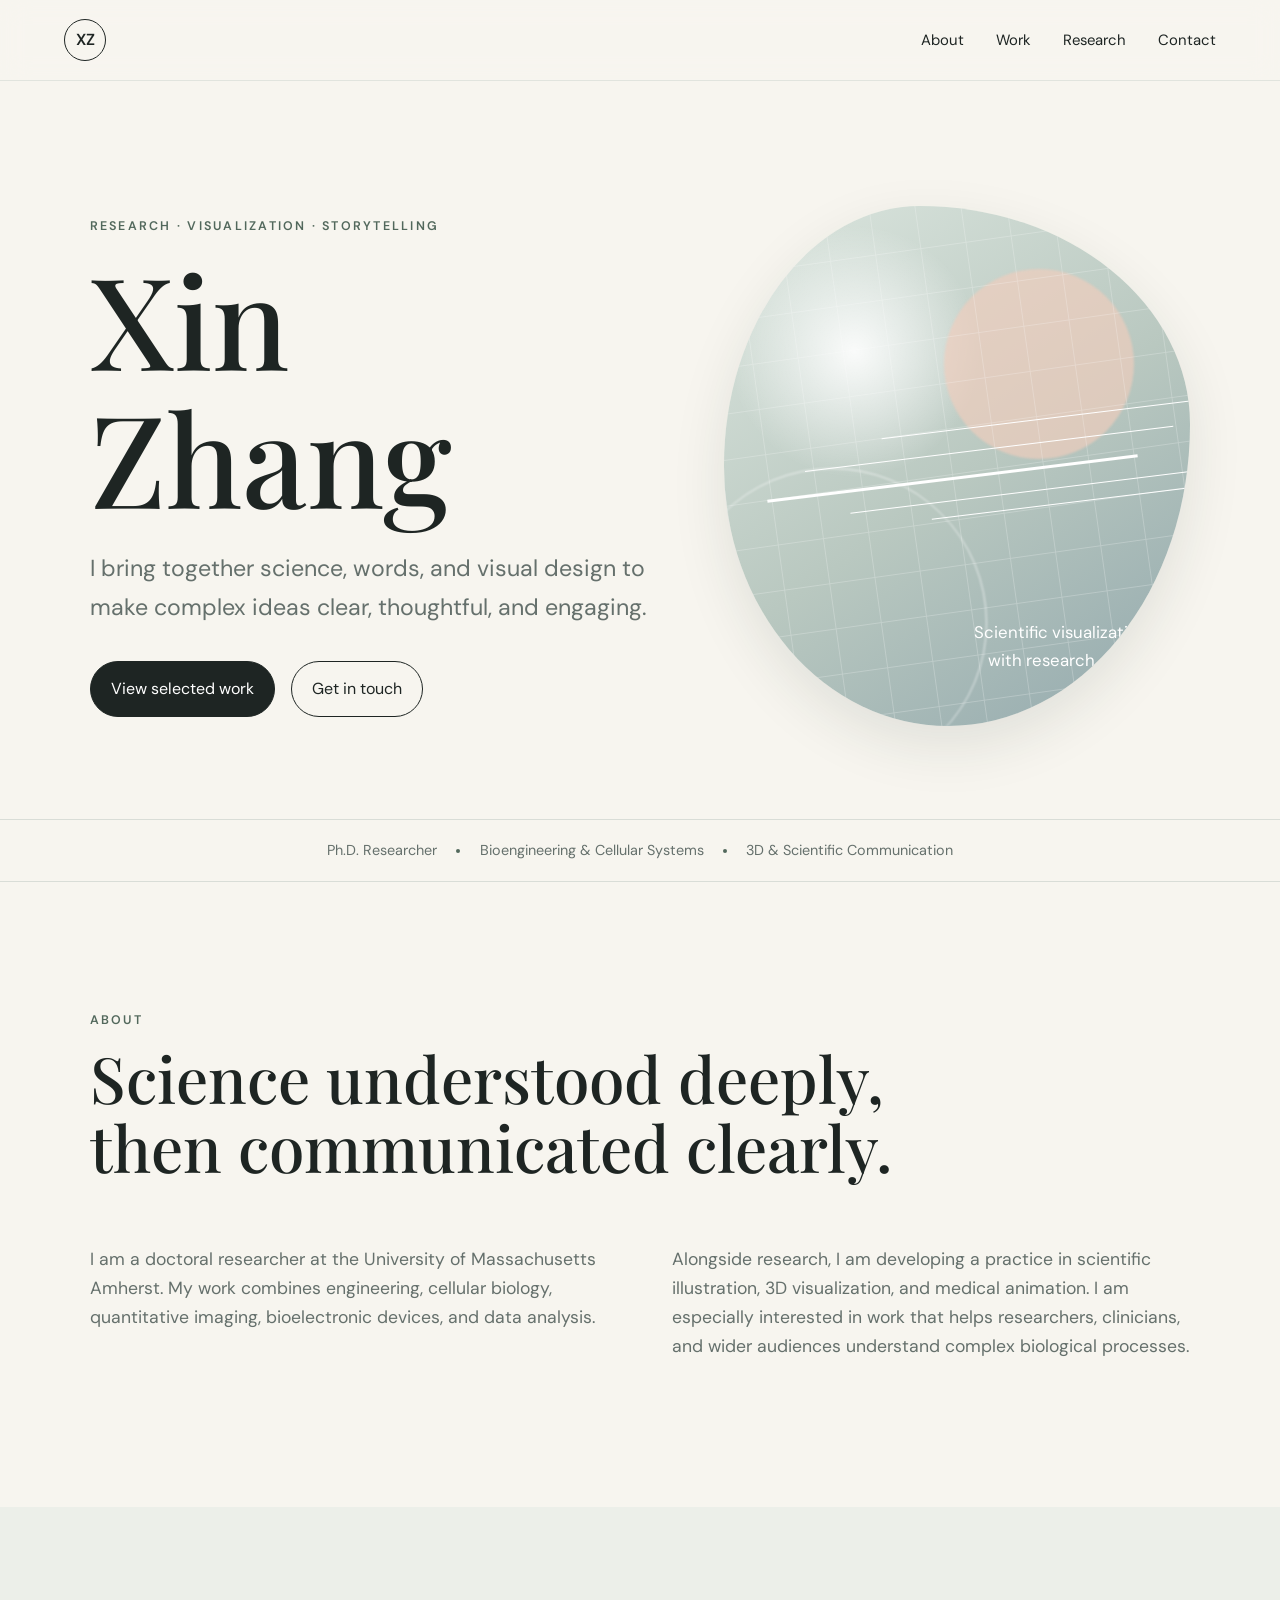
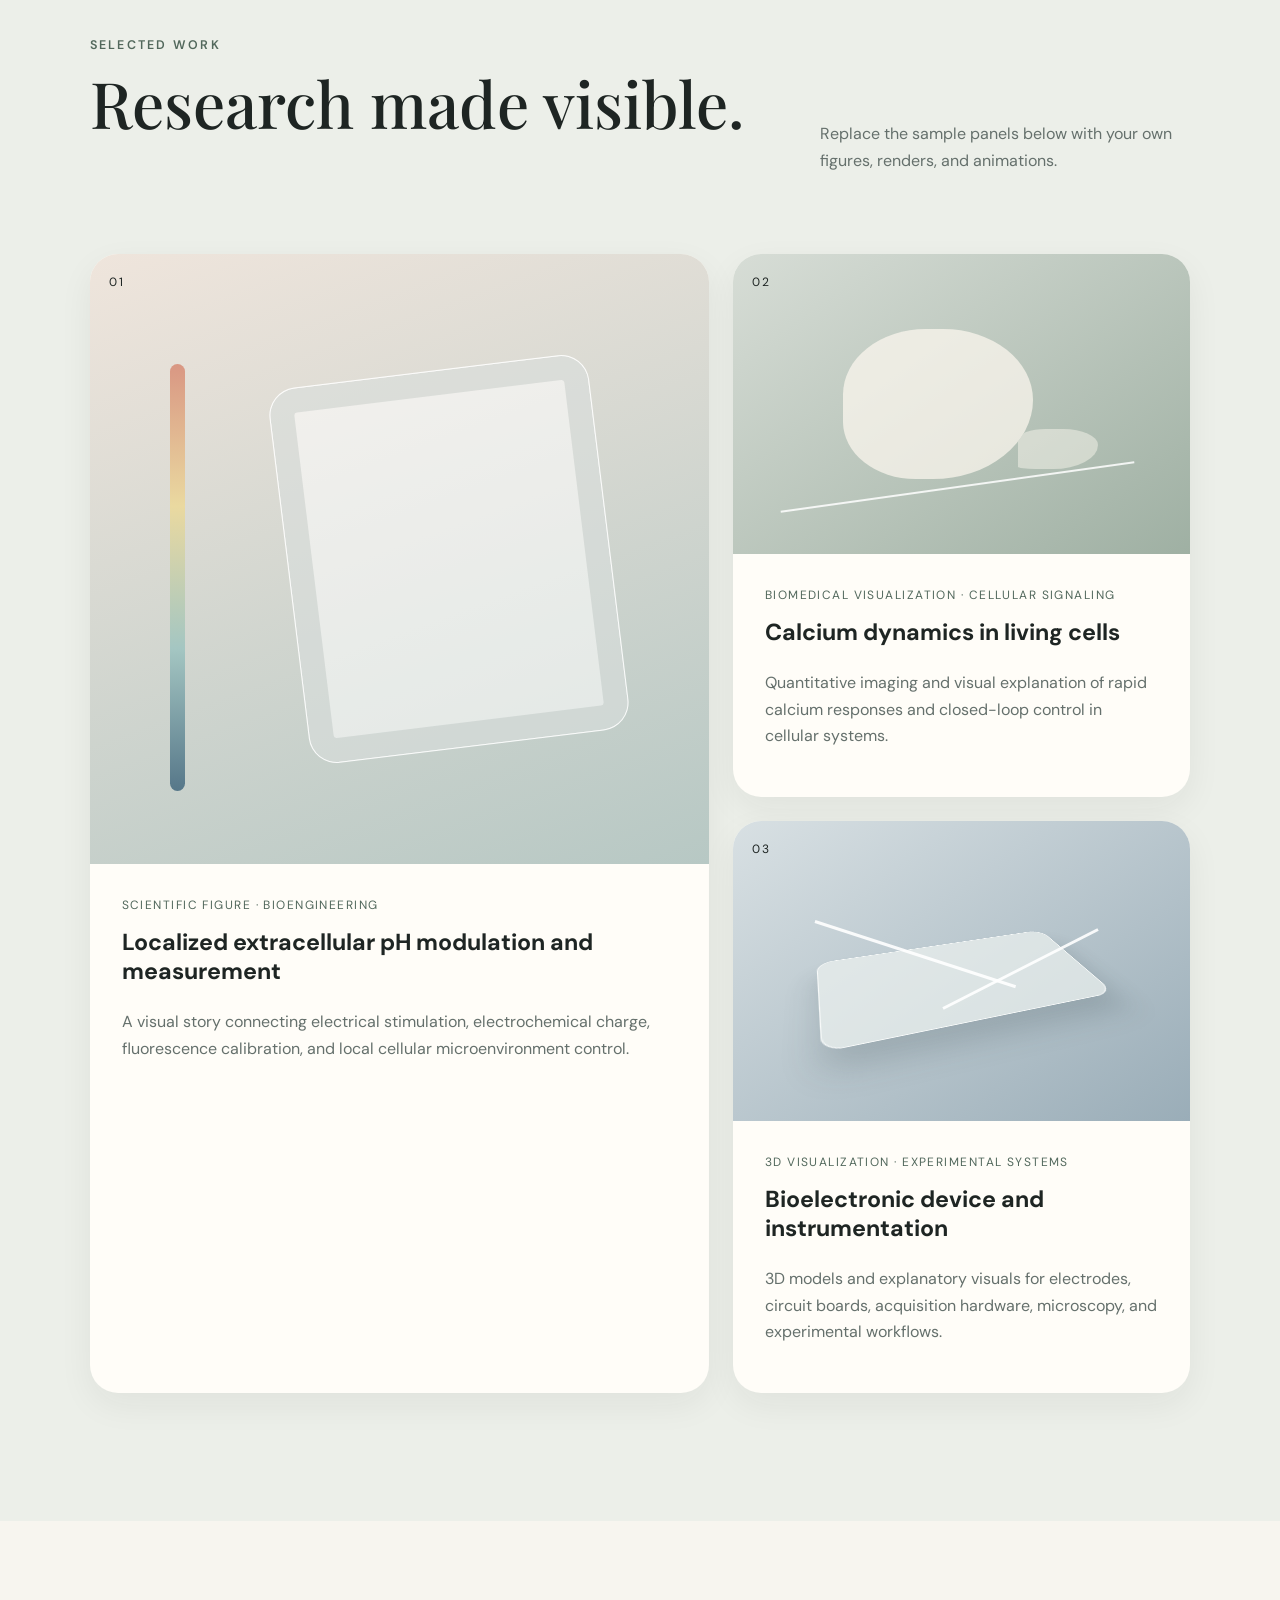
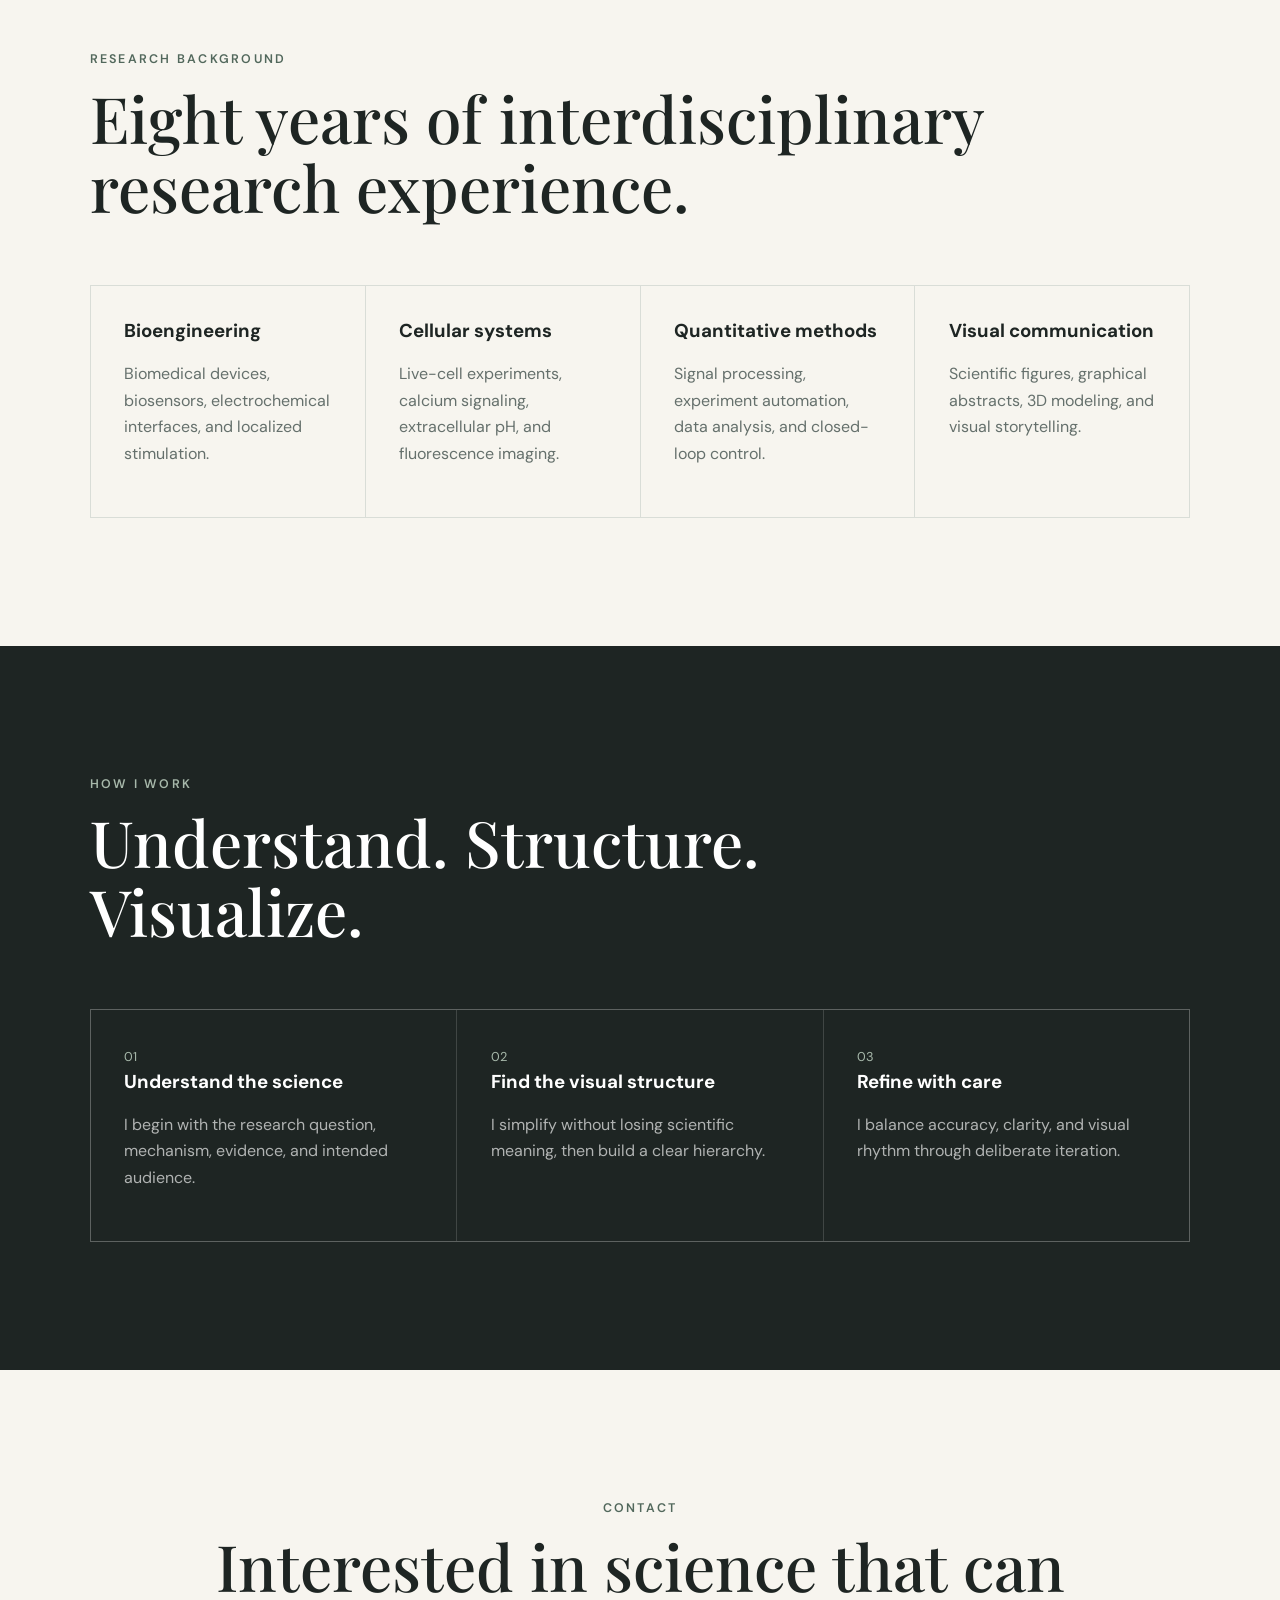
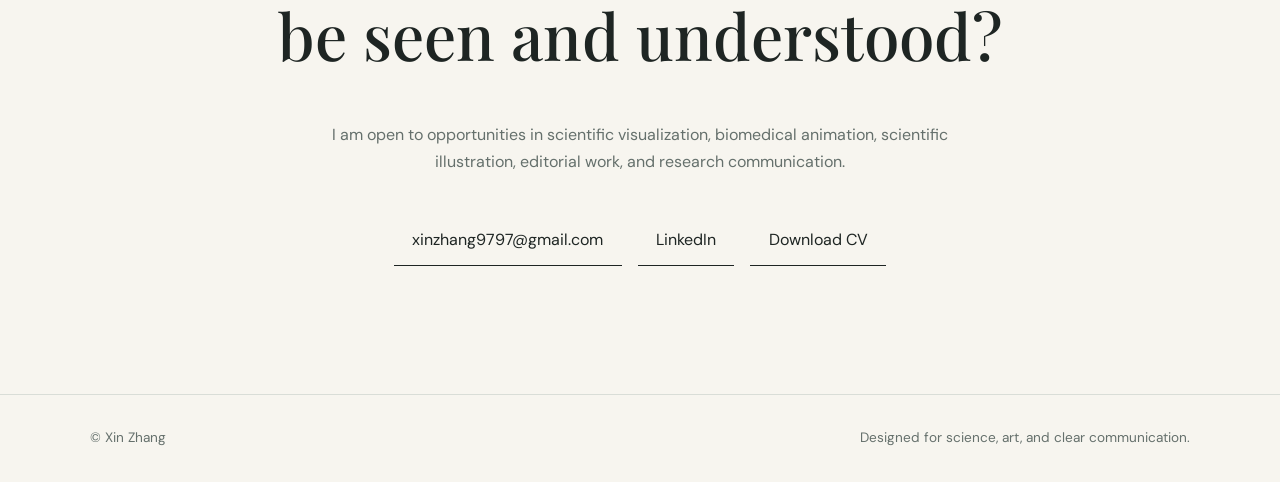
==== index.html @ b1d4de10 "Add files via upload" ====
<!DOCTYPE html>
<html lang="en">
<head>
  <meta charset="UTF-8" />
  <meta name="viewport" content="width=device-width, initial-scale=1.0" />
  <meta name="description" content="Xin Zhang — researcher and scientific visualization portfolio." />
  <title>Xin Zhang | Scientific Visualization</title>
  <link rel="preconnect" href="https://fonts.googleapis.com">
  <link rel="preconnect" href="https://fonts.gstatic.com" crossorigin>
  <link href="https://fonts.googleapis.com/css2?family=DM+Sans:wght@400;500;600&family=Playfair+Display:wght@500;600&display=swap" rel="stylesheet">
  <link rel="stylesheet" href="styles.css" />
</head>
<body>
  <header class="site-header">
    <a class="logo" href="#top">XZ</a>
    <nav aria-label="Primary navigation">
      <a href="#about">About</a>
      <a href="#work">Work</a>
      <a href="#research">Research</a>
      <a href="#contact">Contact</a>
    </nav>
  </header>

  <main id="top">
    <section class="hero">
      <div class="hero-copy">
        <p class="eyebrow">Research · Visualization · Storytelling</p>
        <h1>Xin Zhang</h1>
        <p class="hero-text">
          I bring together science, words, and visual design to make complex ideas clear,
          thoughtful, and engaging.
        </p>
        <div class="hero-actions">
          <a class="button primary" href="#work">View selected work</a>
          <a class="button secondary" href="#contact">Get in touch</a>
        </div>
      </div>

      <div class="hero-art" aria-label="Abstract scientific illustration">
        <div class="orb orb-one"></div>
        <div class="orb orb-two"></div>
        <div class="grid-lines"></div>
        <div class="signal-line"></div>
        <div class="hero-label">Scientific visualization<br>with research depth</div>
      </div>
    </section>

    <section class="intro-strip">
      <p>Ph.D. Researcher</p>
      <span></span>
      <p>Bioengineering & Cellular Systems</p>
      <span></span>
      <p>3D & Scientific Communication</p>
    </section>

    <section id="about" class="section about">
      <div class="section-heading">
        <p class="eyebrow">About</p>
        <h2>Science understood deeply, then communicated clearly.</h2>
      </div>
      <div class="about-grid">
        <p>
          I am a doctoral researcher at the University of Massachusetts Amherst. My work
          combines engineering, cellular biology, quantitative imaging, bioelectronic
          devices, and data analysis.
        </p>
        <p>
          Alongside research, I am developing a practice in scientific illustration,
          3D visualization, and medical animation. I am especially interested in work
          that helps researchers, clinicians, and wider audiences understand complex
          biological processes.
        </p>
      </div>
    </section>

    <section id="work" class="section work">
      <div class="section-heading row">
        <div>
          <p class="eyebrow">Selected work</p>
          <h2>Research made visible.</h2>
        </div>
        <p class="section-note">Replace the sample panels below with your own figures, renders, and animations.</p>
      </div>

      <div class="project-grid">
        <article class="project-card featured">
          <div class="project-visual visual-ph">
            <span>01</span>
            <div class="ph-scale"></div>
            <div class="ph-device"></div>
          </div>
          <div class="project-copy">
            <p class="project-type">Scientific figure · Bioengineering</p>
            <h3>Localized extracellular pH modulation and measurement</h3>
            <p>
              A visual story connecting electrical stimulation, electrochemical charge,
              fluorescence calibration, and local cellular microenvironment control.
            </p>
          </div>
        </article>

        <article class="project-card">
          <div class="project-visual visual-cell">
            <span>02</span>
            <div class="cell-body"></div>
            <div class="cell-signal"></div>
          </div>
          <div class="project-copy">
            <p class="project-type">Biomedical visualization · Cellular signaling</p>
            <h3>Calcium dynamics in living cells</h3>
            <p>
              Quantitative imaging and visual explanation of rapid calcium responses
              and closed-loop control in cellular systems.
            </p>
          </div>
        </article>

        <article class="project-card">
          <div class="project-visual visual-device">
            <span>03</span>
            <div class="device-board"></div>
            <div class="device-wire wire-a"></div>
            <div class="device-wire wire-b"></div>
          </div>
          <div class="project-copy">
            <p class="project-type">3D visualization · Experimental systems</p>
            <h3>Bioelectronic device and instrumentation</h3>
            <p>
              3D models and explanatory visuals for electrodes, circuit boards,
              acquisition hardware, microscopy, and experimental workflows.
            </p>
          </div>
        </article>
      </div>
    </section>

    <section id="research" class="section research">
      <div class="section-heading">
        <p class="eyebrow">Research background</p>
        <h2>Eight years of interdisciplinary research experience.</h2>
      </div>

      <div class="research-grid">
        <div class="research-item">
          <h3>Bioengineering</h3>
          <p>Biomedical devices, biosensors, electrochemical interfaces, and localized stimulation.</p>
        </div>
        <div class="research-item">
          <h3>Cellular systems</h3>
          <p>Live-cell experiments, calcium signaling, extracellular pH, and fluorescence imaging.</p>
        </div>
        <div class="research-item">
          <h3>Quantitative methods</h3>
          <p>Signal processing, experiment automation, data analysis, and closed-loop control.</p>
        </div>
        <div class="research-item">
          <h3>Visual communication</h3>
          <p>Scientific figures, graphical abstracts, 3D modeling, and visual storytelling.</p>
        </div>
      </div>
    </section>

    <section class="section process">
      <div class="section-heading">
        <p class="eyebrow">How I work</p>
        <h2>Understand. Structure. Visualize.</h2>
      </div>
      <div class="process-grid">
        <div>
          <span>01</span>
          <h3>Understand the science</h3>
          <p>I begin with the research question, mechanism, evidence, and intended audience.</p>
        </div>
        <div>
          <span>02</span>
          <h3>Find the visual structure</h3>
          <p>I simplify without losing scientific meaning, then build a clear hierarchy.</p>
        </div>
        <div>
          <span>03</span>
          <h3>Refine with care</h3>
          <p>I balance accuracy, clarity, and visual rhythm through deliberate iteration.</p>
        </div>
      </div>
    </section>

    <section id="contact" class="section contact">
      <p class="eyebrow">Contact</p>
      <h2>Interested in science that can be seen and understood?</h2>
      <p>
        I am open to opportunities in scientific visualization, biomedical animation,
        scientific illustration, editorial work, and research communication.
      </p>
      <div class="contact-links">
        <a href="mailto:xinzhang9797@gmail.com">xinzhang9797@gmail.com</a>
        <a href="#" title="Replace with your LinkedIn URL">LinkedIn</a>
        <a href="#" title="Add your CV PDF">Download CV</a>
      </div>
    </section>
  </main>

  <footer>
    <p>© <span id="year"></span> Xin Zhang</p>
    <p>Designed for science, art, and clear communication.</p>
  </footer>

  <script src="script.js"></script>
</body>
</html>
---- styles.css ----
:root {
  --ink: #1e2523;
  --muted: #65706c;
  --paper: #f7f5ef;
  --card: #fffdf8;
  --line: #d9ddd7;
  --sage: #a7b8aa;
  --deep-sage: #52685c;
  --blue: #a8bdc8;
  --accent: #d9a98f;
  --shadow: 0 20px 55px rgba(34, 49, 42, 0.10);
}

* { box-sizing: border-box; }
html { scroll-behavior: smooth; }
body {
  margin: 0;
  color: var(--ink);
  background: var(--paper);
  font-family: "DM Sans", system-ui, sans-serif;
  line-height: 1.65;
}
a { color: inherit; text-decoration: none; }
h1, h2, h3, p { margin-top: 0; }
h1, h2 {
  font-family: "Playfair Display", Georgia, serif;
  font-weight: 500;
  line-height: 1.08;
}
h1 { font-size: clamp(4rem, 10vw, 8.5rem); margin-bottom: 1.5rem; }
h2 { font-size: clamp(2.35rem, 5vw, 4.8rem); max-width: 900px; }
h3 { line-height: 1.25; }

.site-header {
  position: sticky;
  top: 0;
  z-index: 20;
  display: flex;
  align-items: center;
  justify-content: space-between;
  padding: 1.2rem 5vw;
  background: rgba(247, 245, 239, 0.88);
  backdrop-filter: blur(14px);
  border-bottom: 1px solid rgba(217, 221, 215, 0.7);
}
.logo {
  display: grid;
  place-items: center;
  width: 42px;
  height: 42px;
  border: 1px solid var(--ink);
  border-radius: 50%;
  font-weight: 600;
}
nav { display: flex; gap: 2rem; font-size: 0.93rem; }
nav a:hover { color: var(--deep-sage); }

.hero {
  min-height: 82vh;
  display: grid;
  grid-template-columns: 1.1fr 0.9fr;
  gap: 5vw;
  align-items: center;
  padding: 7rem 7vw 5rem;
}
.hero-copy { max-width: 760px; }
.eyebrow {
  font-size: 0.78rem;
  font-weight: 600;
  text-transform: uppercase;
  letter-spacing: 0.18em;
  color: var(--deep-sage);
}
.hero-text {
  max-width: 670px;
  font-size: clamp(1.15rem, 2vw, 1.45rem);
  color: var(--muted);
}
.hero-actions { display: flex; gap: 1rem; margin-top: 2.2rem; flex-wrap: wrap; }
.button {
  padding: 0.85rem 1.25rem;
  border: 1px solid var(--ink);
  border-radius: 999px;
  transition: .2s ease;
}
.button.primary { background: var(--ink); color: white; }
.button:hover { transform: translateY(-2px); }

.hero-art {
  position: relative;
  min-height: 520px;
  border-radius: 42% 58% 52% 48% / 50% 42% 58% 50%;
  overflow: hidden;
  background:
    radial-gradient(circle at 28% 28%, rgba(255,255,255,.9), transparent 25%),
    linear-gradient(145deg, #dce6df, #b9c8c0 52%, #92a8ad);
  box-shadow: var(--shadow);
}
.orb { position: absolute; border-radius: 50%; filter: blur(1px); }
.orb-one {
  width: 190px; height: 190px; right: 12%; top: 12%;
  background: rgba(242, 206, 188, .66);
}
.orb-two {
  width: 310px; height: 310px; left: -10%; bottom: -10%;
  border: 1px solid rgba(255,255,255,.75);
}
.grid-lines {
  position: absolute; inset: 0;
  opacity: .25;
  background-image:
    linear-gradient(rgba(255,255,255,.9) 1px, transparent 1px),
    linear-gradient(90deg, rgba(255,255,255,.9) 1px, transparent 1px);
  background-size: 38px 38px;
  transform: rotate(-8deg) scale(1.2);
}
.signal-line {
  position: absolute;
  width: 80%; height: 3px;
  left: 9%; top: 52%;
  background: white;
  box-shadow:
    40px -25px 0 -1px white,
    80px 22px 0 -1px white,
    120px -48px 0 -1px white,
    160px 38px 0 -1px white;
  transform: rotate(-7deg);
}
.hero-label {
  position: absolute;
  right: 9%;
  bottom: 10%;
  text-align: right;
  color: white;
  font-size: 1.05rem;
}

.intro-strip {
  display: flex;
  justify-content: center;
  align-items: center;
  gap: 1.2rem;
  padding: 1.15rem 4vw;
  border-top: 1px solid var(--line);
  border-bottom: 1px solid var(--line);
  color: var(--muted);
  font-size: .9rem;
}
.intro-strip p { margin: 0; }
.intro-strip span { width: 4px; height: 4px; background: var(--deep-sage); border-radius: 50%; }

.section { padding: 8rem 7vw; }
.section-heading { margin-bottom: 4rem; }
.section-heading.row {
  display: flex;
  justify-content: space-between;
  align-items: end;
  gap: 2rem;
}
.section-note { max-width: 370px; color: var(--muted); }

.about-grid {
  display: grid;
  grid-template-columns: 1fr 1fr;
  gap: 5vw;
  font-size: 1.1rem;
  color: var(--muted);
}

.work { background: #ecefe9; }
.project-grid {
  display: grid;
  grid-template-columns: 1.15fr .85fr;
  gap: 1.5rem;
}
.project-card {
  background: var(--card);
  border-radius: 28px;
  overflow: hidden;
  box-shadow: 0 12px 35px rgba(30,37,35,.06);
}
.project-card.featured { grid-row: span 2; }
.project-visual {
  min-height: 300px;
  position: relative;
  overflow: hidden;
}
.project-card.featured .project-visual { min-height: 610px; }
.project-visual > span {
  position: absolute;
  top: 1.2rem; left: 1.2rem;
  font-size: .75rem;
  letter-spacing: .15em;
  z-index: 5;
}
.project-copy { padding: 2rem; }
.project-type {
  font-size: .75rem;
  text-transform: uppercase;
  letter-spacing: .12em;
  color: var(--deep-sage);
}
.project-copy h3 { font-size: 1.45rem; }
.project-copy p:last-child { color: var(--muted); }

.visual-ph { background: linear-gradient(160deg, #efe5dc, #b7c8c4); }
.ph-scale {
  position:absolute; left: 13%; bottom: 12%; width: 15px; height: 70%;
  border-radius: 20px;
  background: linear-gradient(to top, #567789, #a4c6c2, #ead9a0, #d99783);
}
.ph-device {
  position:absolute; left: 32%; top: 19%; width: 52%; height: 62%;
  background: rgba(255,255,255,.55);
  border: 1px solid rgba(255,255,255,.8);
  border-radius: 28px;
  transform: rotate(-7deg);
  box-shadow: inset 0 0 0 24px rgba(66,91,82,.12);
}
.visual-cell { background: linear-gradient(145deg, #d7ddd6, #9fb0a3); }
.cell-body {
  position:absolute; width: 190px; height: 150px; left: 24%; top: 25%;
  background: rgba(255,250,241,.7);
  border-radius: 48% 52% 58% 42%;
  box-shadow: 120px 45px 0 -55px rgba(255,250,241,.45);
}
.cell-signal {
  position:absolute; width: 78%; height: 2px; left: 10%; bottom: 22%;
  background: rgba(255,255,255,.85);
  transform: rotate(-8deg);
}
.visual-device { background: linear-gradient(145deg, #d8e0e3, #9aadb8); }
.device-board {
  position:absolute; width: 58%; height: 48%; left: 20%; top: 28%;
  background: rgba(240,244,241,.65);
  border: 1px solid rgba(255,255,255,.8);
  border-radius: 18px;
  transform: perspective(400px) rotateX(58deg) rotateZ(-18deg);
  box-shadow: 0 25px 30px rgba(45,61,66,.18);
}
.device-wire {
  position:absolute; height: 3px; background: rgba(255,255,255,.9);
  transform-origin: left center;
}
.wire-a { width: 46%; left: 18%; top: 33%; transform: rotate(18deg); }
.wire-b { width: 38%; left: 46%; top: 62%; transform: rotate(-27deg); }

.research-grid, .process-grid {
  display: grid;
  grid-template-columns: repeat(4, 1fr);
  gap: 1px;
  background: var(--line);
  border: 1px solid var(--line);
}
.research-item, .process-grid > div {
  padding: 2.1rem;
  background: var(--paper);
}
.research-item p, .process-grid p { color: var(--muted); }

.process { background: var(--ink); color: white; }
.process .eyebrow { color: var(--sage); }
.process-grid { grid-template-columns: repeat(3, 1fr); background: rgba(255,255,255,.15); border-color: rgba(255,255,255,.15); }
.process-grid > div { background: var(--ink); }
.process-grid span { color: var(--sage); font-size: .8rem; }
.process-grid p { color: rgba(255,255,255,.65); }

.contact { text-align: center; }
.contact h2 { margin-left: auto; margin-right: auto; max-width: 850px; }
.contact > p:not(.eyebrow) { max-width: 700px; margin: 0 auto; color: var(--muted); }
.contact-links {
  display: flex; justify-content: center; gap: 1rem; flex-wrap: wrap;
  margin-top: 2.5rem;
}
.contact-links a {
  padding: .75rem 1.15rem;
  border-bottom: 1px solid var(--ink);
}

footer {
  display: flex; justify-content: space-between; gap: 2rem;
  padding: 2rem 7vw;
  border-top: 1px solid var(--line);
  color: var(--muted);
  font-size: .85rem;
}
footer p { margin: 0; }

@media (max-width: 900px) {
  .hero { grid-template-columns: 1fr; padding-top: 4rem; }
  .hero-art { min-height: 430px; }
  .project-grid { grid-template-columns: 1fr; }
  .project-card.featured { grid-row: auto; }
  .project-card.featured .project-visual { min-height: 420px; }
  .research-grid { grid-template-columns: 1fr 1fr; }
  .section-heading.row { display: block; }
  .section-note { margin-top: 1rem; }
}
@media (max-width: 640px) {
  nav { gap: 1rem; font-size: .82rem; }
  nav a:nth-child(3) { display: none; }
  .hero, .section { padding-left: 5vw; padding-right: 5vw; }
  .intro-strip { align-items: flex-start; flex-direction: column; }
  .intro-strip span { display: none; }
  .about-grid, .research-grid, .process-grid { grid-template-columns: 1fr; }
  footer { flex-direction: column; }
}
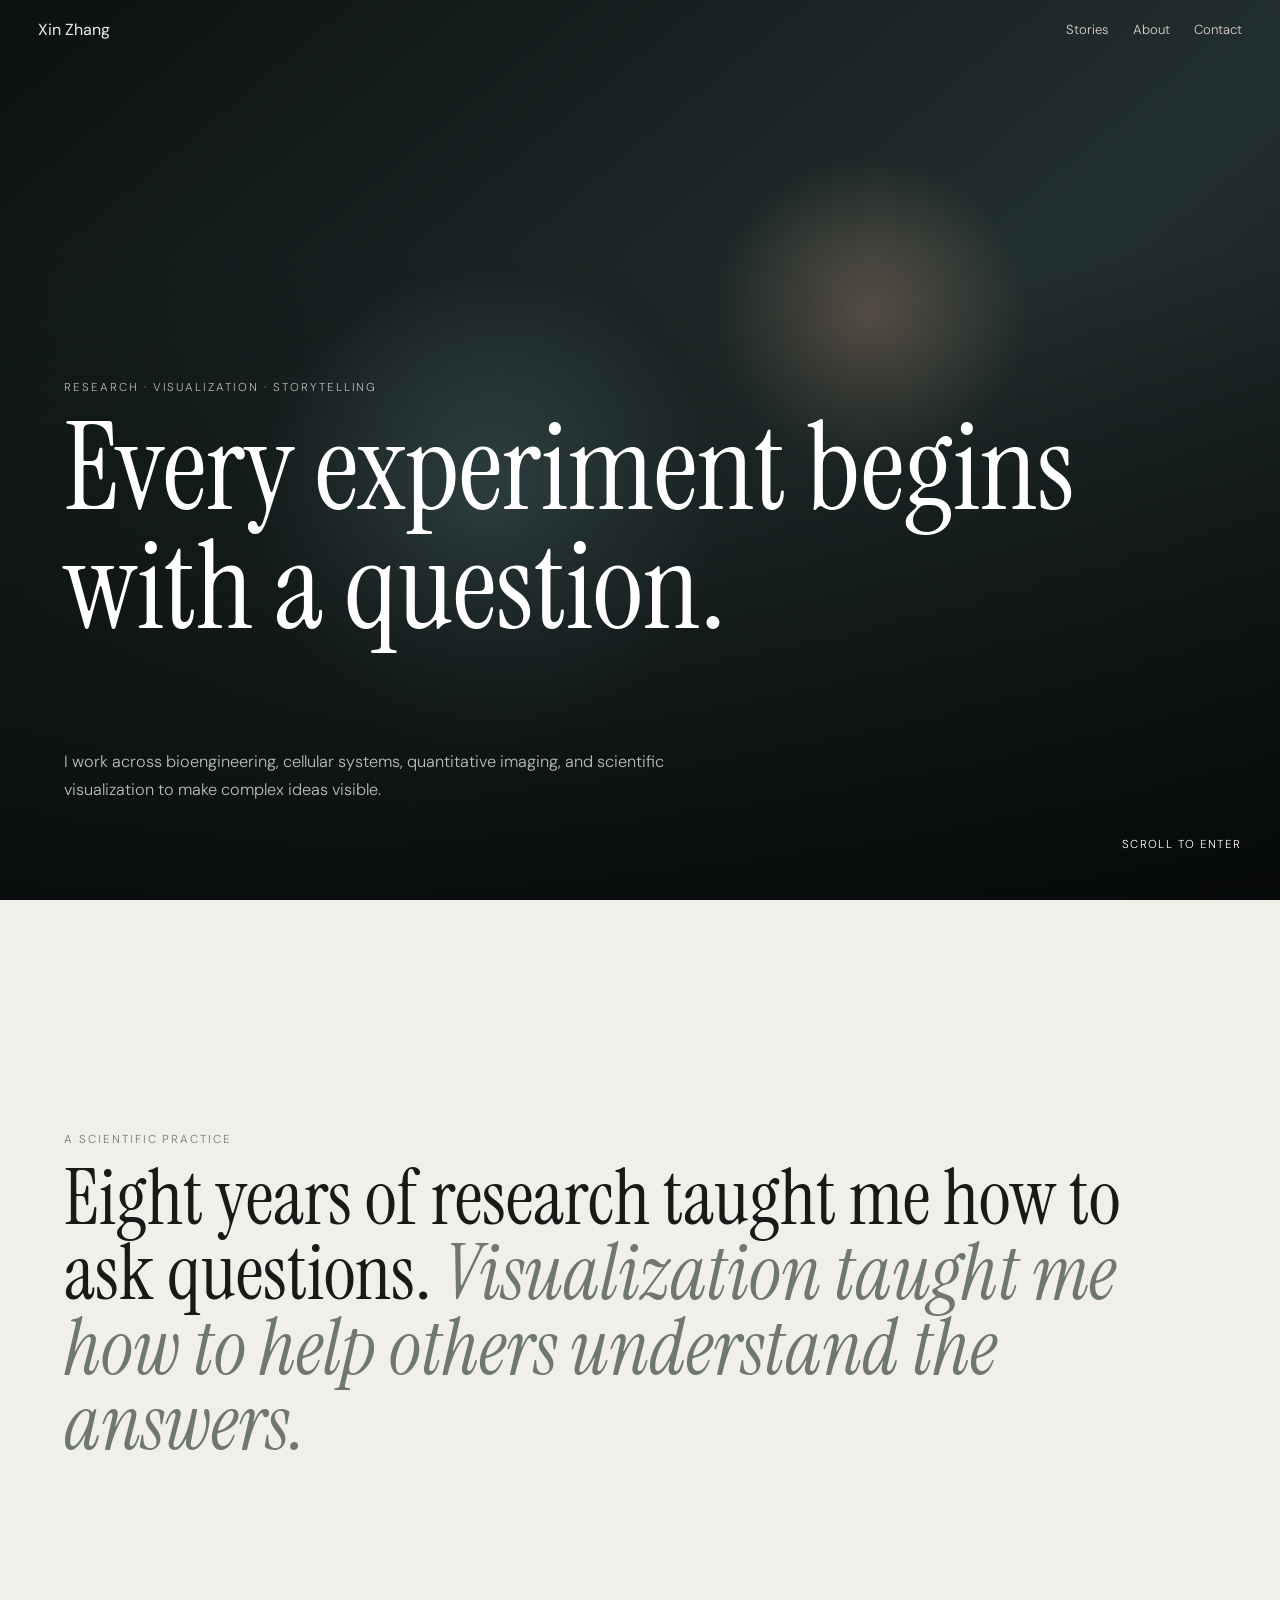
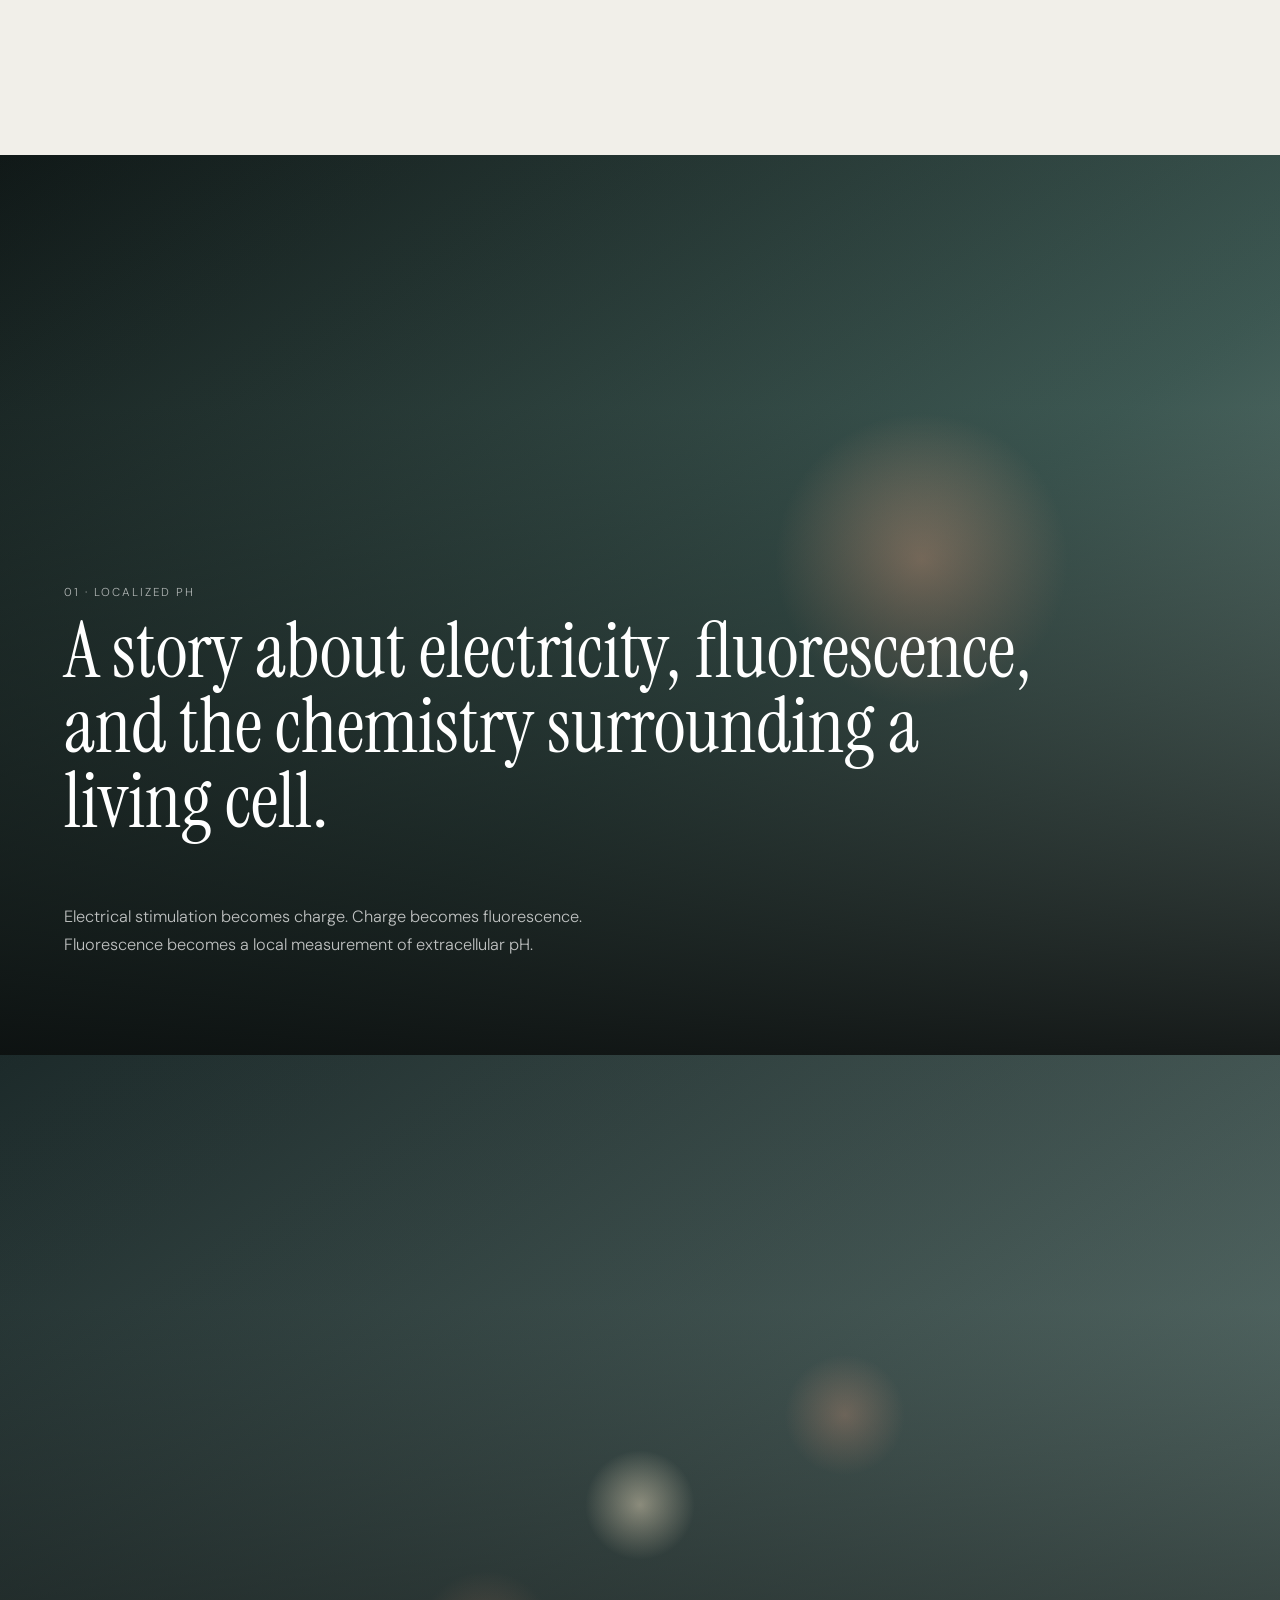
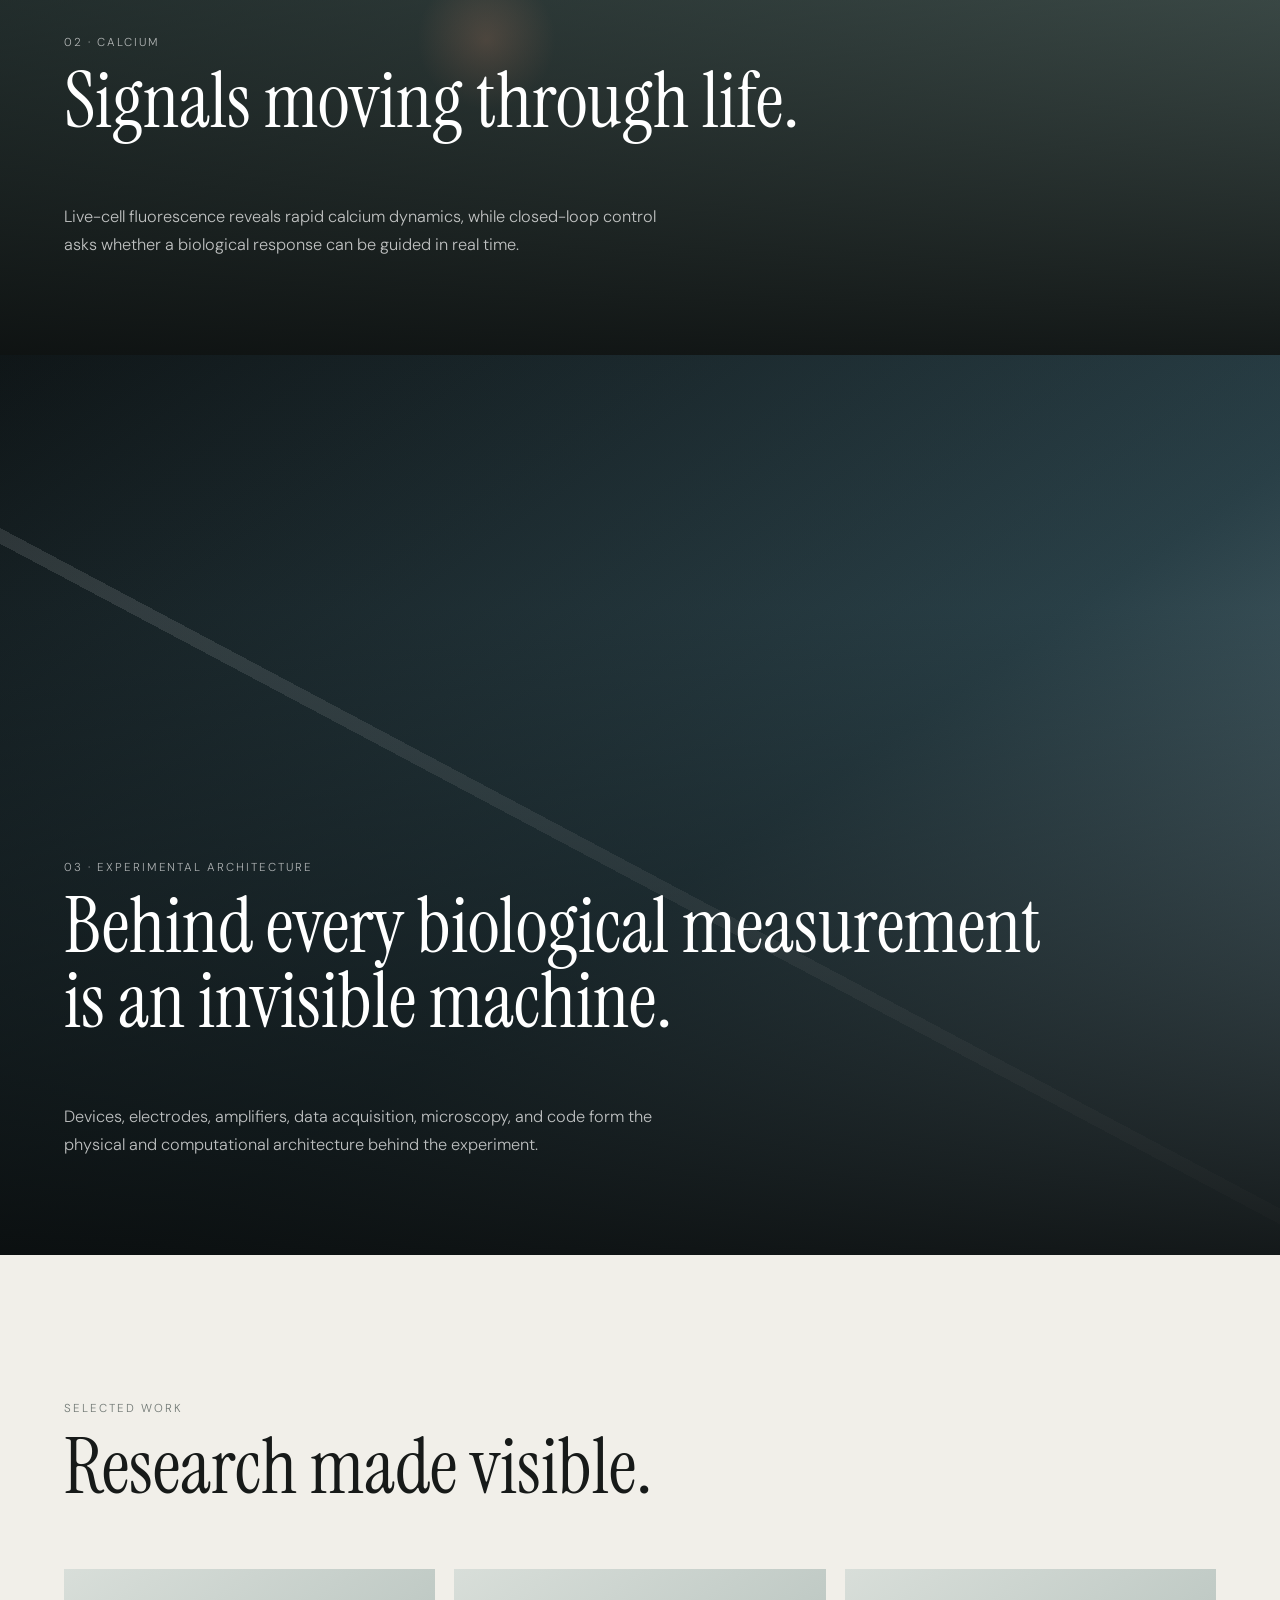
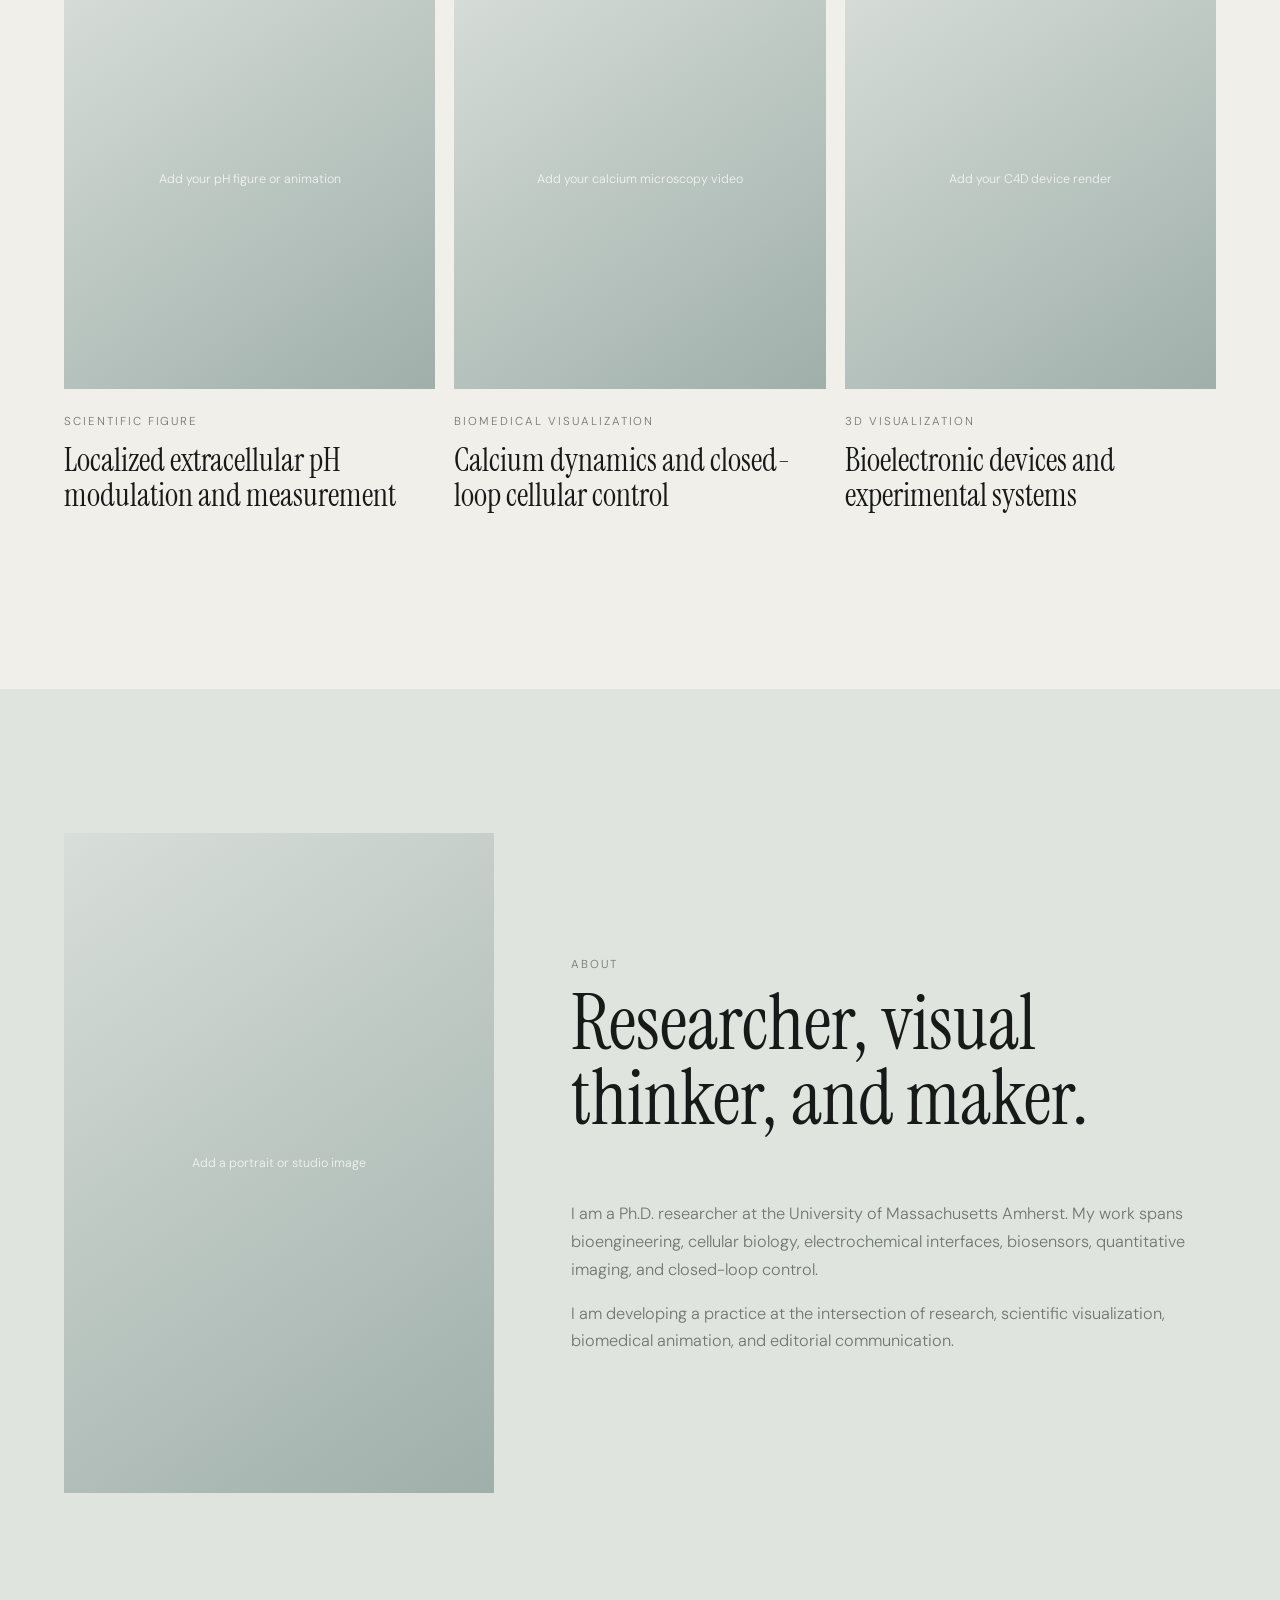
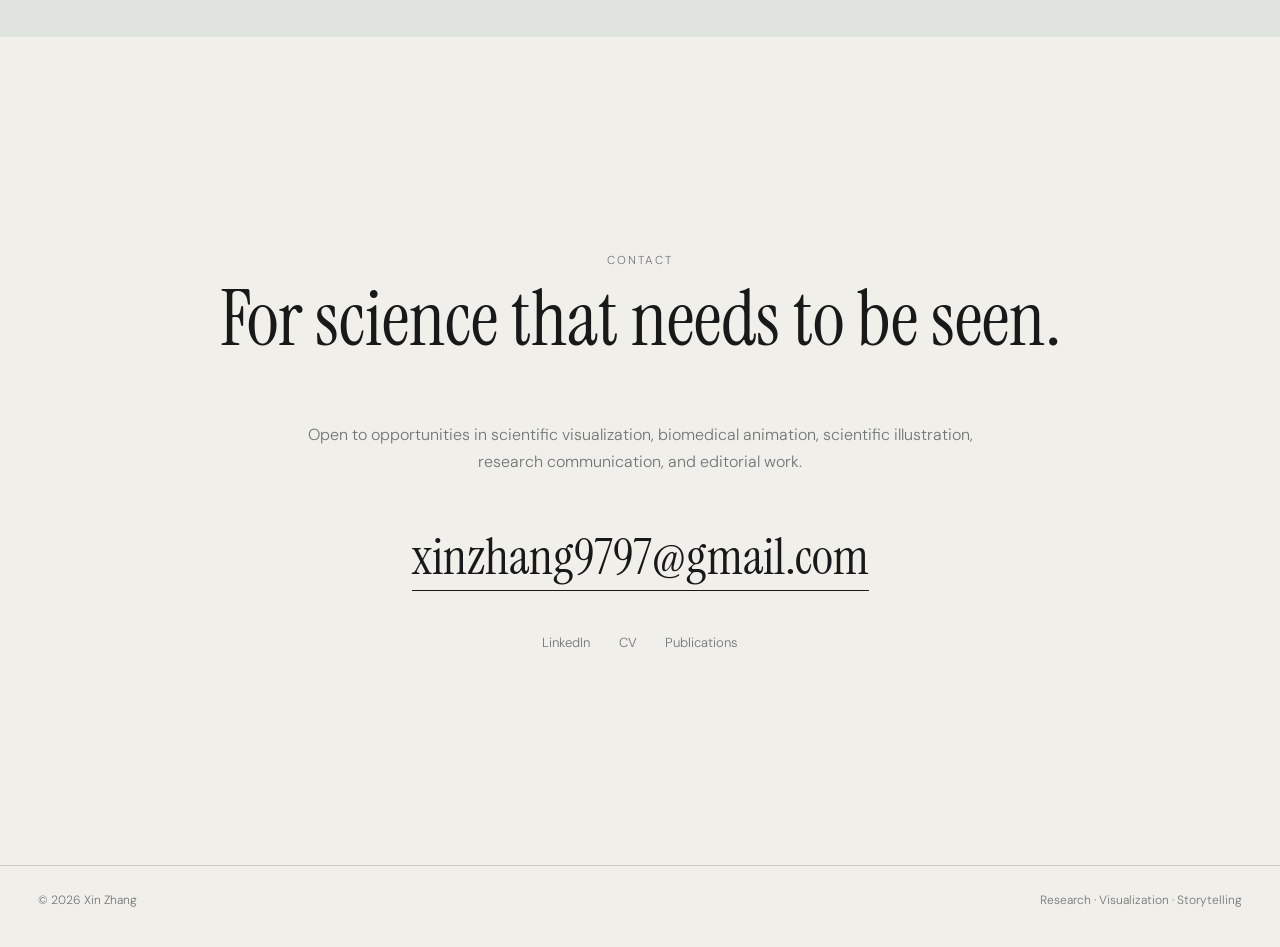
==== commit 681e040d: "Add files via upload" ====
--- a/index.html
+++ b/index.html
@@ -3,205 +3,178 @@
 <head>
   <meta charset="UTF-8" />
   <meta name="viewport" content="width=device-width, initial-scale=1.0" />
-  <meta name="description" content="Xin Zhang — researcher and scientific visualization portfolio." />
-  <title>Xin Zhang | Scientific Visualization</title>
+  <meta name="description" content="Xin Zhang — Research, scientific visualization, and biomedical storytelling." />
+  <title>Xin Zhang — Scientific Visualization</title>
   <link rel="preconnect" href="https://fonts.googleapis.com">
   <link rel="preconnect" href="https://fonts.gstatic.com" crossorigin>
-  <link href="https://fonts.googleapis.com/css2?family=DM+Sans:wght@400;500;600&family=Playfair+Display:wght@500;600&display=swap" rel="stylesheet">
+  <link href="https://fonts.googleapis.com/css2?family=DM+Sans:wght@300;400;500&family=Instrument+Serif:ital@0;1&display=swap" rel="stylesheet">
   <link rel="stylesheet" href="styles.css" />
 </head>
 <body>
-  <header class="site-header">
-    <a class="logo" href="#top">XZ</a>
-    <nav aria-label="Primary navigation">
+  <header class="nav">
+    <a class="name" href="#top">Xin Zhang</a>
+    <nav>
+      <a href="#stories">Stories</a>
       <a href="#about">About</a>
-      <a href="#work">Work</a>
-      <a href="#research">Research</a>
       <a href="#contact">Contact</a>
     </nav>
   </header>
 
   <main id="top">
     <section class="hero">
-      <div class="hero-copy">
+      <video autoplay muted loop playsinline class="background-video">
+        <source src="assets/videos/hero.mp4" type="video/mp4" />
+      </video>
+      <div class="hero-fallback"></div>
+      <div class="overlay"></div>
+
+      <div class="hero-content reveal">
         <p class="eyebrow">Research · Visualization · Storytelling</p>
-        <h1>Xin Zhang</h1>
-        <p class="hero-text">
-          I bring together science, words, and visual design to make complex ideas clear,
-          thoughtful, and engaging.
+        <h1>Every experiment begins with a question.</h1>
+        <p class="intro">
+          I work across bioengineering, cellular systems, quantitative imaging,
+          and scientific visualization to make complex ideas visible.
         </p>
-        <div class="hero-actions">
-          <a class="button primary" href="#work">View selected work</a>
-          <a class="button secondary" href="#contact">Get in touch</a>
-        </div>
       </div>
 
-      <div class="hero-art" aria-label="Abstract scientific illustration">
-        <div class="orb orb-one"></div>
-        <div class="orb orb-two"></div>
-        <div class="grid-lines"></div>
-        <div class="signal-line"></div>
-        <div class="hero-label">Scientific visualization<br>with research depth</div>
+      <a class="scroll" href="#statement">Scroll to enter</a>
+    </section>
+
+    <section id="statement" class="statement section">
+      <div class="statement-inner reveal">
+        <p class="eyebrow dark">A scientific practice</p>
+        <h2>
+          Eight years of research taught me how to ask questions.
+          <em>Visualization taught me how to help others understand the answers.</em>
+        </h2>
       </div>
     </section>
 
-    <section class="intro-strip">
-      <p>Ph.D. Researcher</p>
-      <span></span>
-      <p>Bioengineering & Cellular Systems</p>
-      <span></span>
-      <p>3D & Scientific Communication</p>
+    <section id="stories" class="stories">
+      <article class="story story-one">
+        <video autoplay muted loop playsinline class="background-video">
+          <source src="assets/videos/story-01.mp4" type="video/mp4" />
+        </video>
+        <div class="story-fallback fallback-one"></div>
+        <div class="overlay"></div>
+        <div class="story-content reveal">
+          <p class="chapter">01 · Localized pH</p>
+          <h2>A story about electricity, fluorescence, and the chemistry surrounding a living cell.</h2>
+          <p>
+            Electrical stimulation becomes charge. Charge becomes fluorescence.
+            Fluorescence becomes a local measurement of extracellular pH.
+          </p>
+        </div>
+      </article>
+
+      <article class="story story-two">
+        <video autoplay muted loop playsinline class="background-video">
+          <source src="assets/videos/story-02.mp4" type="video/mp4" />
+        </video>
+        <div class="story-fallback fallback-two"></div>
+        <div class="overlay"></div>
+        <div class="story-content reveal">
+          <p class="chapter">02 · Calcium</p>
+          <h2>Signals moving through life.</h2>
+          <p>
+            Live-cell fluorescence reveals rapid calcium dynamics,
+            while closed-loop control asks whether a biological response can be guided in real time.
+          </p>
+        </div>
+      </article>
+
+      <article class="story story-three">
+        <video autoplay muted loop playsinline class="background-video">
+          <source src="assets/videos/story-03.mp4" type="video/mp4" />
+        </video>
+        <div class="story-fallback fallback-three"></div>
+        <div class="overlay"></div>
+        <div class="story-content reveal">
+          <p class="chapter">03 · Experimental Architecture</p>
+          <h2>Behind every biological measurement is an invisible machine.</h2>
+          <p>
+            Devices, electrodes, amplifiers, data acquisition, microscopy,
+            and code form the physical and computational architecture behind the experiment.
+          </p>
+        </div>
+      </article>
     </section>
 
-    <section id="about" class="section about">
-      <div class="section-heading">
-        <p class="eyebrow">About</p>
-        <h2>Science understood deeply, then communicated clearly.</h2>
-      </div>
-      <div class="about-grid">
-        <p>
-          I am a doctoral researcher at the University of Massachusetts Amherst. My work
-          combines engineering, cellular biology, quantitative imaging, bioelectronic
-          devices, and data analysis.
-        </p>
-        <p>
-          Alongside research, I am developing a practice in scientific illustration,
-          3D visualization, and medical animation. I am especially interested in work
-          that helps researchers, clinicians, and wider audiences understand complex
-          biological processes.
-        </p>
-      </div>
-    </section>
-
-    <section id="work" class="section work">
-      <div class="section-heading row">
-        <div>
-          <p class="eyebrow">Selected work</p>
-          <h2>Research made visible.</h2>
-        </div>
-        <p class="section-note">Replace the sample panels below with your own figures, renders, and animations.</p>
+    <section class="selected-work section">
+      <div class="section-heading reveal">
+        <p class="eyebrow dark">Selected work</p>
+        <h2>Research made visible.</h2>
       </div>
 
-      <div class="project-grid">
-        <article class="project-card featured">
-          <div class="project-visual visual-ph">
-            <span>01</span>
-            <div class="ph-scale"></div>
-            <div class="ph-device"></div>
+      <div class="work-grid">
+        <article class="work-card reveal">
+          <div class="placeholder">
+            <span>Add your pH figure or animation</span>
           </div>
-          <div class="project-copy">
-            <p class="project-type">Scientific figure · Bioengineering</p>
-            <h3>Localized extracellular pH modulation and measurement</h3>
-            <p>
-              A visual story connecting electrical stimulation, electrochemical charge,
-              fluorescence calibration, and local cellular microenvironment control.
-            </p>
-          </div>
+          <p class="tag">Scientific Figure</p>
+          <h3>Localized extracellular pH modulation and measurement</h3>
         </article>
 
-        <article class="project-card">
-          <div class="project-visual visual-cell">
-            <span>02</span>
-            <div class="cell-body"></div>
-            <div class="cell-signal"></div>
+        <article class="work-card reveal">
+          <div class="placeholder">
+            <span>Add your calcium microscopy video</span>
           </div>
-          <div class="project-copy">
-            <p class="project-type">Biomedical visualization · Cellular signaling</p>
-            <h3>Calcium dynamics in living cells</h3>
-            <p>
-              Quantitative imaging and visual explanation of rapid calcium responses
-              and closed-loop control in cellular systems.
-            </p>
-          </div>
+          <p class="tag">Biomedical Visualization</p>
+          <h3>Calcium dynamics and closed-loop cellular control</h3>
         </article>
 
-        <article class="project-card">
-          <div class="project-visual visual-device">
-            <span>03</span>
-            <div class="device-board"></div>
-            <div class="device-wire wire-a"></div>
-            <div class="device-wire wire-b"></div>
+        <article class="work-card reveal">
+          <div class="placeholder">
+            <span>Add your C4D device render</span>
           </div>
-          <div class="project-copy">
-            <p class="project-type">3D visualization · Experimental systems</p>
-            <h3>Bioelectronic device and instrumentation</h3>
-            <p>
-              3D models and explanatory visuals for electrodes, circuit boards,
-              acquisition hardware, microscopy, and experimental workflows.
-            </p>
-          </div>
+          <p class="tag">3D Visualization</p>
+          <h3>Bioelectronic devices and experimental systems</h3>
         </article>
       </div>
     </section>
 
-    <section id="research" class="section research">
-      <div class="section-heading">
-        <p class="eyebrow">Research background</p>
-        <h2>Eight years of interdisciplinary research experience.</h2>
-      </div>
-
-      <div class="research-grid">
-        <div class="research-item">
-          <h3>Bioengineering</h3>
-          <p>Biomedical devices, biosensors, electrochemical interfaces, and localized stimulation.</p>
+    <section id="about" class="about section">
+      <div class="about-grid">
+        <div class="portrait reveal">
+          <span>Add a portrait or studio image</span>
         </div>
-        <div class="research-item">
-          <h3>Cellular systems</h3>
-          <p>Live-cell experiments, calcium signaling, extracellular pH, and fluorescence imaging.</p>
-        </div>
-        <div class="research-item">
-          <h3>Quantitative methods</h3>
-          <p>Signal processing, experiment automation, data analysis, and closed-loop control.</p>
-        </div>
-        <div class="research-item">
-          <h3>Visual communication</h3>
-          <p>Scientific figures, graphical abstracts, 3D modeling, and visual storytelling.</p>
+        <div class="about-copy reveal">
+          <p class="eyebrow dark">About</p>
+          <h2>Researcher, visual thinker, and maker.</h2>
+          <p>
+            I am a Ph.D. researcher at the University of Massachusetts Amherst.
+            My work spans bioengineering, cellular biology, electrochemical interfaces,
+            biosensors, quantitative imaging, and closed-loop control.
+          </p>
+          <p>
+            I am developing a practice at the intersection of research,
+            scientific visualization, biomedical animation, and editorial communication.
+          </p>
         </div>
       </div>
     </section>
 
-    <section class="section process">
-      <div class="section-heading">
-        <p class="eyebrow">How I work</p>
-        <h2>Understand. Structure. Visualize.</h2>
-      </div>
-      <div class="process-grid">
-        <div>
-          <span>01</span>
-          <h3>Understand the science</h3>
-          <p>I begin with the research question, mechanism, evidence, and intended audience.</p>
+    <section id="contact" class="contact section">
+      <div class="contact-inner reveal">
+        <p class="eyebrow dark">Contact</p>
+        <h2>For science that needs to be seen.</h2>
+        <p>
+          Open to opportunities in scientific visualization, biomedical animation,
+          scientific illustration, research communication, and editorial work.
+        </p>
+        <a class="email" href="mailto:xinzhang9797@gmail.com">xinzhang9797@gmail.com</a>
+        <div class="links">
+          <a href="#">LinkedIn</a>
+          <a href="#">CV</a>
+          <a href="#">Publications</a>
         </div>
-        <div>
-          <span>02</span>
-          <h3>Find the visual structure</h3>
-          <p>I simplify without losing scientific meaning, then build a clear hierarchy.</p>
-        </div>
-        <div>
-          <span>03</span>
-          <h3>Refine with care</h3>
-          <p>I balance accuracy, clarity, and visual rhythm through deliberate iteration.</p>
-        </div>
-      </div>
-    </section>
-
-    <section id="contact" class="section contact">
-      <p class="eyebrow">Contact</p>
-      <h2>Interested in science that can be seen and understood?</h2>
-      <p>
-        I am open to opportunities in scientific visualization, biomedical animation,
-        scientific illustration, editorial work, and research communication.
-      </p>
-      <div class="contact-links">
-        <a href="mailto:xinzhang9797@gmail.com">xinzhang9797@gmail.com</a>
-        <a href="#" title="Replace with your LinkedIn URL">LinkedIn</a>
-        <a href="#" title="Add your CV PDF">Download CV</a>
       </div>
     </section>
   </main>
 
   <footer>
     <p>© <span id="year"></span> Xin Zhang</p>
-    <p>Designed for science, art, and clear communication.</p>
+    <p>Research · Visualization · Storytelling</p>
   </footer>
 
   <script src="script.js"></script>
--- a/styles.css
+++ b/styles.css
@@ -1,307 +1,231 @@
 :root {
-  --ink: #1e2523;
-  --muted: #65706c;
-  --paper: #f7f5ef;
-  --card: #fffdf8;
-  --line: #d9ddd7;
-  --sage: #a7b8aa;
-  --deep-sage: #52685c;
-  --blue: #a8bdc8;
-  --accent: #d9a98f;
-  --shadow: 0 20px 55px rgba(34, 49, 42, 0.10);
+  --paper: #f1efe9;
+  --ink: #171a19;
+  --muted: #6f7773;
+  --white: #f7f6f1;
+  --line: rgba(23, 26, 25, 0.16);
 }
 
 * { box-sizing: border-box; }
 html { scroll-behavior: smooth; }
 body {
   margin: 0;
+  background: var(--paper);
   color: var(--ink);
-  background: var(--paper);
-  font-family: "DM Sans", system-ui, sans-serif;
-  line-height: 1.65;
+  font-family: "DM Sans", sans-serif;
+  font-weight: 300;
 }
 a { color: inherit; text-decoration: none; }
 h1, h2, h3, p { margin-top: 0; }
 h1, h2 {
-  font-family: "Playfair Display", Georgia, serif;
-  font-weight: 500;
-  line-height: 1.08;
-}
-h1 { font-size: clamp(4rem, 10vw, 8.5rem); margin-bottom: 1.5rem; }
-h2 { font-size: clamp(2.35rem, 5vw, 4.8rem); max-width: 900px; }
-h3 { line-height: 1.25; }
-
-.site-header {
-  position: sticky;
+  font-family: "Instrument Serif", Georgia, serif;
+  font-weight: 400;
+  line-height: 0.98;
+}
+h1 { font-size: clamp(4.4rem, 9.5vw, 10rem); }
+h2 { font-size: clamp(3rem, 6vw, 6.5rem); }
+p { line-height: 1.7; }
+
+.nav {
+  position: fixed;
+  z-index: 20;
   top: 0;
-  z-index: 20;
+  left: 0;
+  width: 100%;
+  padding: 1.2rem 3vw;
   display: flex;
   align-items: center;
   justify-content: space-between;
-  padding: 1.2rem 5vw;
-  background: rgba(247, 245, 239, 0.88);
-  backdrop-filter: blur(14px);
-  border-bottom: 1px solid rgba(217, 221, 215, 0.7);
-}
-.logo {
-  display: grid;
-  place-items: center;
-  width: 42px;
-  height: 42px;
-  border: 1px solid var(--ink);
-  border-radius: 50%;
-  font-weight: 600;
-}
-nav { display: flex; gap: 2rem; font-size: 0.93rem; }
-nav a:hover { color: var(--deep-sage); }
-
-.hero {
-  min-height: 82vh;
-  display: grid;
-  grid-template-columns: 1.1fr 0.9fr;
-  gap: 5vw;
-  align-items: center;
-  padding: 7rem 7vw 5rem;
-}
-.hero-copy { max-width: 760px; }
-.eyebrow {
-  font-size: 0.78rem;
-  font-weight: 600;
-  text-transform: uppercase;
-  letter-spacing: 0.18em;
-  color: var(--deep-sage);
-}
-.hero-text {
-  max-width: 670px;
-  font-size: clamp(1.15rem, 2vw, 1.45rem);
-  color: var(--muted);
-}
-.hero-actions { display: flex; gap: 1rem; margin-top: 2.2rem; flex-wrap: wrap; }
-.button {
-  padding: 0.85rem 1.25rem;
-  border: 1px solid var(--ink);
-  border-radius: 999px;
-  transition: .2s ease;
-}
-.button.primary { background: var(--ink); color: white; }
-.button:hover { transform: translateY(-2px); }
-
-.hero-art {
-  position: relative;
-  min-height: 520px;
-  border-radius: 42% 58% 52% 48% / 50% 42% 58% 50%;
-  overflow: hidden;
-  background:
-    radial-gradient(circle at 28% 28%, rgba(255,255,255,.9), transparent 25%),
-    linear-gradient(145deg, #dce6df, #b9c8c0 52%, #92a8ad);
-  box-shadow: var(--shadow);
-}
-.orb { position: absolute; border-radius: 50%; filter: blur(1px); }
-.orb-one {
-  width: 190px; height: 190px; right: 12%; top: 12%;
-  background: rgba(242, 206, 188, .66);
-}
-.orb-two {
-  width: 310px; height: 310px; left: -10%; bottom: -10%;
-  border: 1px solid rgba(255,255,255,.75);
-}
-.grid-lines {
-  position: absolute; inset: 0;
-  opacity: .25;
-  background-image:
-    linear-gradient(rgba(255,255,255,.9) 1px, transparent 1px),
-    linear-gradient(90deg, rgba(255,255,255,.9) 1px, transparent 1px);
-  background-size: 38px 38px;
-  transform: rotate(-8deg) scale(1.2);
-}
-.signal-line {
-  position: absolute;
-  width: 80%; height: 3px;
-  left: 9%; top: 52%;
-  background: white;
-  box-shadow:
-    40px -25px 0 -1px white,
-    80px 22px 0 -1px white,
-    120px -48px 0 -1px white,
-    160px 38px 0 -1px white;
-  transform: rotate(-7deg);
-}
-.hero-label {
-  position: absolute;
-  right: 9%;
-  bottom: 10%;
-  text-align: right;
   color: white;
-  font-size: 1.05rem;
-}
-
-.intro-strip {
-  display: flex;
-  justify-content: center;
-  align-items: center;
-  gap: 1.2rem;
-  padding: 1.15rem 4vw;
-  border-top: 1px solid var(--line);
-  border-bottom: 1px solid var(--line);
-  color: var(--muted);
-  font-size: .9rem;
-}
-.intro-strip p { margin: 0; }
-.intro-strip span { width: 4px; height: 4px; background: var(--deep-sage); border-radius: 50%; }
-
-.section { padding: 8rem 7vw; }
-.section-heading { margin-bottom: 4rem; }
-.section-heading.row {
-  display: flex;
-  justify-content: space-between;
-  align-items: end;
-  gap: 2rem;
-}
-.section-note { max-width: 370px; color: var(--muted); }
-
-.about-grid {
-  display: grid;
-  grid-template-columns: 1fr 1fr;
-  gap: 5vw;
-  font-size: 1.1rem;
-  color: var(--muted);
-}
-
-.work { background: #ecefe9; }
-.project-grid {
-  display: grid;
-  grid-template-columns: 1.15fr .85fr;
-  gap: 1.5rem;
-}
-.project-card {
-  background: var(--card);
-  border-radius: 28px;
-  overflow: hidden;
-  box-shadow: 0 12px 35px rgba(30,37,35,.06);
-}
-.project-card.featured { grid-row: span 2; }
-.project-visual {
-  min-height: 300px;
+  mix-blend-mode: difference;
+}
+.nav nav { display: flex; gap: 1.5rem; font-size: 0.82rem; }
+.name { font-weight: 400; }
+
+.hero, .story {
+  min-height: 100vh;
   position: relative;
   overflow: hidden;
-}
-.project-card.featured .project-visual { min-height: 610px; }
-.project-visual > span {
-  position: absolute;
-  top: 1.2rem; left: 1.2rem;
+  display: flex;
+  align-items: flex-end;
+  color: white;
+  padding: 7rem 5vw 5rem;
+}
+.background-video {
+  position: absolute;
+  inset: 0;
+  width: 100%;
+  height: 100%;
+  object-fit: cover;
+}
+.hero-fallback, .story-fallback {
+  position: absolute;
+  inset: 0;
+}
+.hero-fallback {
+  background:
+    radial-gradient(circle at 68% 35%, rgba(188, 146, 121, .42), transparent 15%),
+    radial-gradient(circle at 38% 56%, rgba(107, 145, 150, .48), transparent 25%),
+    linear-gradient(140deg, #0c1111, #243332 58%, #101414);
+}
+.fallback-one {
+  background:
+    radial-gradient(circle at 72% 45%, rgba(211, 164, 135, .62), transparent 14%),
+    linear-gradient(145deg, #111a19, #415e58 58%, #849c94);
+}
+.fallback-two {
+  background:
+    radial-gradient(circle at 50% 50%, rgba(246, 239, 209, .75), transparent 7%),
+    radial-gradient(circle at 66% 40%, rgba(212, 162, 135, .45), transparent 6%),
+    radial-gradient(circle at 38% 65%, rgba(212, 162, 135, .5), transparent 7%),
+    linear-gradient(145deg, #1e2d2d, #718a84);
+}
+.fallback-three {
+  background:
+    linear-gradient(28deg, transparent 45%, rgba(255,255,255,.12) 45% 46%, transparent 46%),
+    linear-gradient(145deg, #101719, #2c444c 56%, #718b94);
+}
+.overlay {
+  position: absolute;
+  inset: 0;
+  background: linear-gradient(to top, rgba(7, 9, 9, .88), rgba(7, 9, 9, .08) 72%);
+}
+.hero-content, .story-content {
+  position: relative;
+  z-index: 2;
+  max-width: 1120px;
+}
+.eyebrow, .chapter, .tag {
+  font-size: .72rem;
+  letter-spacing: .17em;
+  text-transform: uppercase;
+}
+.eyebrow { opacity: .7; }
+.eyebrow.dark, .tag { color: var(--muted); opacity: 1; }
+.intro, .story-content > p:last-child {
+  max-width: 620px;
+  font-size: 1.02rem;
+  opacity: .72;
+}
+.scroll {
+  position: absolute;
+  z-index: 2;
+  right: 3vw;
+  bottom: 3rem;
+  font-size: .72rem;
+  letter-spacing: .12em;
+  text-transform: uppercase;
+}
+
+.section { padding: 9rem 5vw; }
+.statement {
+  min-height: 95vh;
+  display: flex;
+  align-items: center;
+}
+.statement-inner { max-width: 1200px; }
+.statement h2 em {
+  color: var(--muted);
+  font-weight: 400;
+}
+
+.story-content h2 { max-width: 980px; }
+.chapter { opacity: .65; }
+
+.section-heading { margin-bottom: 4rem; }
+.work-grid {
+  display: grid;
+  grid-template-columns: repeat(3, 1fr);
+  gap: 1.2rem;
+}
+.placeholder, .portrait {
+  min-height: 420px;
+  display: grid;
+  place-items: center;
+  background: linear-gradient(145deg, #d8ded9, #9fafaa);
+  color: rgba(255,255,255,.8);
+  font-size: .78rem;
+  text-align: center;
+  padding: 2rem;
+}
+.work-card h3 {
+  font-family: "Instrument Serif", Georgia, serif;
+  font-size: 2rem;
+  font-weight: 400;
+  line-height: 1.1;
+}
+.tag { margin-top: 1.4rem; }
+
+.about { background: #dfe4df; }
+.about-grid {
+  display: grid;
+  grid-template-columns: .8fr 1.2fr;
+  gap: 6vw;
+  align-items: center;
+}
+.portrait { min-height: 660px; }
+.about-copy { max-width: 700px; }
+.about-copy p:not(.eyebrow) {
+  color: var(--muted);
+  font-size: 1.02rem;
+}
+
+.contact {
+  min-height: 92vh;
+  display: grid;
+  place-items: center;
+  text-align: center;
+}
+.contact-inner { max-width: 950px; }
+.contact-inner > p:not(.eyebrow) {
+  max-width: 670px;
+  margin-left: auto;
+  margin-right: auto;
+  color: var(--muted);
+}
+.email {
+  display: inline-block;
+  margin-top: 2rem;
+  font-family: "Instrument Serif", Georgia, serif;
+  font-size: clamp(2rem, 4vw, 4.2rem);
+  border-bottom: 1px solid var(--ink);
+}
+.links {
+  display: flex;
+  justify-content: center;
+  gap: 1.8rem;
+  margin-top: 2.7rem;
+  font-size: .82rem;
+  color: var(--muted);
+}
+
+footer {
+  display: flex;
+  justify-content: space-between;
+  padding: 1.5rem 3vw;
+  border-top: 1px solid var(--line);
+  color: var(--muted);
   font-size: .75rem;
-  letter-spacing: .15em;
-  z-index: 5;
-}
-.project-copy { padding: 2rem; }
-.project-type {
-  font-size: .75rem;
-  text-transform: uppercase;
-  letter-spacing: .12em;
-  color: var(--deep-sage);
-}
-.project-copy h3 { font-size: 1.45rem; }
-.project-copy p:last-child { color: var(--muted); }
-
-.visual-ph { background: linear-gradient(160deg, #efe5dc, #b7c8c4); }
-.ph-scale {
-  position:absolute; left: 13%; bottom: 12%; width: 15px; height: 70%;
-  border-radius: 20px;
-  background: linear-gradient(to top, #567789, #a4c6c2, #ead9a0, #d99783);
-}
-.ph-device {
-  position:absolute; left: 32%; top: 19%; width: 52%; height: 62%;
-  background: rgba(255,255,255,.55);
-  border: 1px solid rgba(255,255,255,.8);
-  border-radius: 28px;
-  transform: rotate(-7deg);
-  box-shadow: inset 0 0 0 24px rgba(66,91,82,.12);
-}
-.visual-cell { background: linear-gradient(145deg, #d7ddd6, #9fb0a3); }
-.cell-body {
-  position:absolute; width: 190px; height: 150px; left: 24%; top: 25%;
-  background: rgba(255,250,241,.7);
-  border-radius: 48% 52% 58% 42%;
-  box-shadow: 120px 45px 0 -55px rgba(255,250,241,.45);
-}
-.cell-signal {
-  position:absolute; width: 78%; height: 2px; left: 10%; bottom: 22%;
-  background: rgba(255,255,255,.85);
-  transform: rotate(-8deg);
-}
-.visual-device { background: linear-gradient(145deg, #d8e0e3, #9aadb8); }
-.device-board {
-  position:absolute; width: 58%; height: 48%; left: 20%; top: 28%;
-  background: rgba(240,244,241,.65);
-  border: 1px solid rgba(255,255,255,.8);
-  border-radius: 18px;
-  transform: perspective(400px) rotateX(58deg) rotateZ(-18deg);
-  box-shadow: 0 25px 30px rgba(45,61,66,.18);
-}
-.device-wire {
-  position:absolute; height: 3px; background: rgba(255,255,255,.9);
-  transform-origin: left center;
-}
-.wire-a { width: 46%; left: 18%; top: 33%; transform: rotate(18deg); }
-.wire-b { width: 38%; left: 46%; top: 62%; transform: rotate(-27deg); }
-
-.research-grid, .process-grid {
-  display: grid;
-  grid-template-columns: repeat(4, 1fr);
-  gap: 1px;
-  background: var(--line);
-  border: 1px solid var(--line);
-}
-.research-item, .process-grid > div {
-  padding: 2.1rem;
-  background: var(--paper);
-}
-.research-item p, .process-grid p { color: var(--muted); }
-
-.process { background: var(--ink); color: white; }
-.process .eyebrow { color: var(--sage); }
-.process-grid { grid-template-columns: repeat(3, 1fr); background: rgba(255,255,255,.15); border-color: rgba(255,255,255,.15); }
-.process-grid > div { background: var(--ink); }
-.process-grid span { color: var(--sage); font-size: .8rem; }
-.process-grid p { color: rgba(255,255,255,.65); }
-
-.contact { text-align: center; }
-.contact h2 { margin-left: auto; margin-right: auto; max-width: 850px; }
-.contact > p:not(.eyebrow) { max-width: 700px; margin: 0 auto; color: var(--muted); }
-.contact-links {
-  display: flex; justify-content: center; gap: 1rem; flex-wrap: wrap;
-  margin-top: 2.5rem;
-}
-.contact-links a {
-  padding: .75rem 1.15rem;
-  border-bottom: 1px solid var(--ink);
-}
-
-footer {
-  display: flex; justify-content: space-between; gap: 2rem;
-  padding: 2rem 7vw;
-  border-top: 1px solid var(--line);
-  color: var(--muted);
-  font-size: .85rem;
-}
-footer p { margin: 0; }
+}
+
+.reveal {
+  opacity: 0;
+  transform: translateY(36px);
+  transition: opacity .85s ease, transform .85s ease;
+}
+.reveal.visible {
+  opacity: 1;
+  transform: none;
+}
 
 @media (max-width: 900px) {
-  .hero { grid-template-columns: 1fr; padding-top: 4rem; }
-  .hero-art { min-height: 430px; }
-  .project-grid { grid-template-columns: 1fr; }
-  .project-card.featured { grid-row: auto; }
-  .project-card.featured .project-visual { min-height: 420px; }
-  .research-grid { grid-template-columns: 1fr 1fr; }
-  .section-heading.row { display: block; }
-  .section-note { margin-top: 1rem; }
-}
-@media (max-width: 640px) {
-  nav { gap: 1rem; font-size: .82rem; }
-  nav a:nth-child(3) { display: none; }
-  .hero, .section { padding-left: 5vw; padding-right: 5vw; }
-  .intro-strip { align-items: flex-start; flex-direction: column; }
-  .intro-strip span { display: none; }
-  .about-grid, .research-grid, .process-grid { grid-template-columns: 1fr; }
-  footer { flex-direction: column; }
-}
+  .nav nav { display: none; }
+  .work-grid, .about-grid { grid-template-columns: 1fr; }
+  .portrait { min-height: 500px; }
+}
+@media (max-width: 600px) {
+  .hero, .story { padding-left: 5vw; padding-right: 5vw; }
+  .scroll { display: none; }
+  .section { padding-top: 6rem; padding-bottom: 6rem; }
+  footer { flex-direction: column; gap: .3rem; }
+}
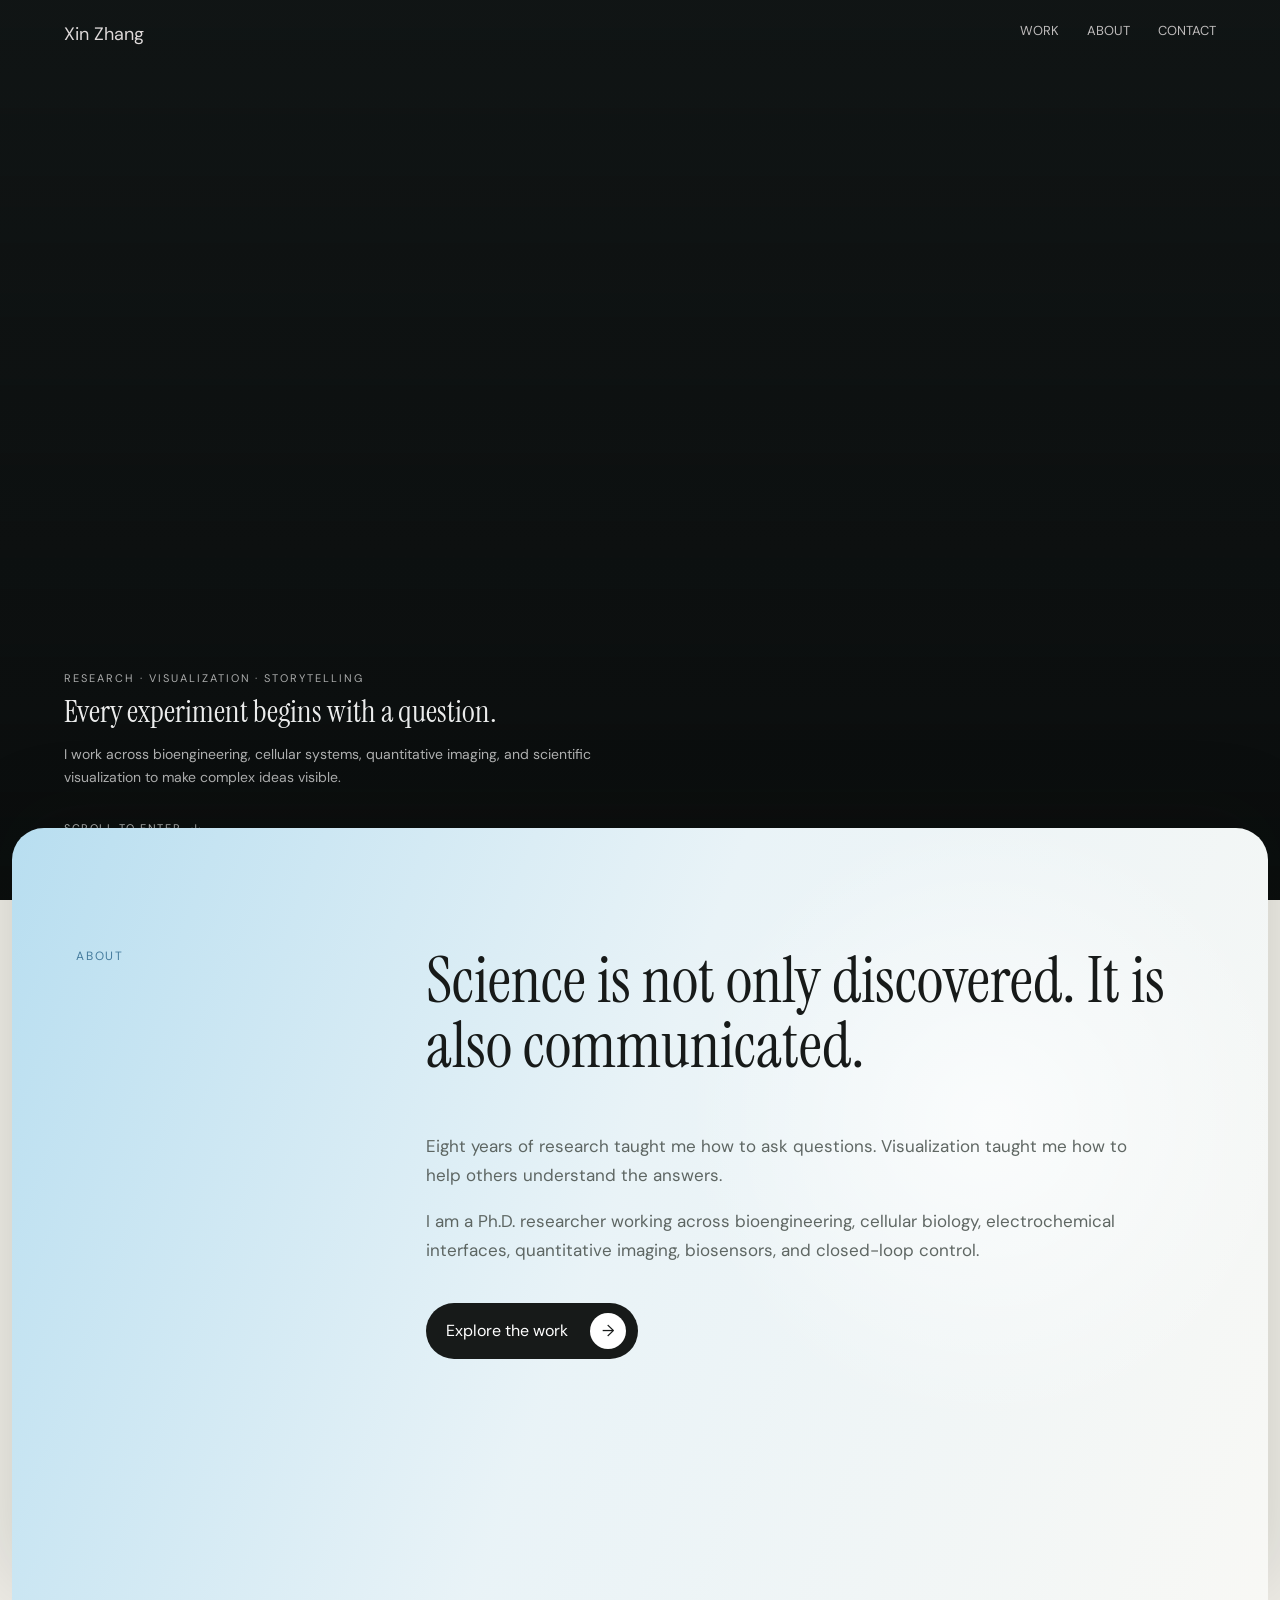
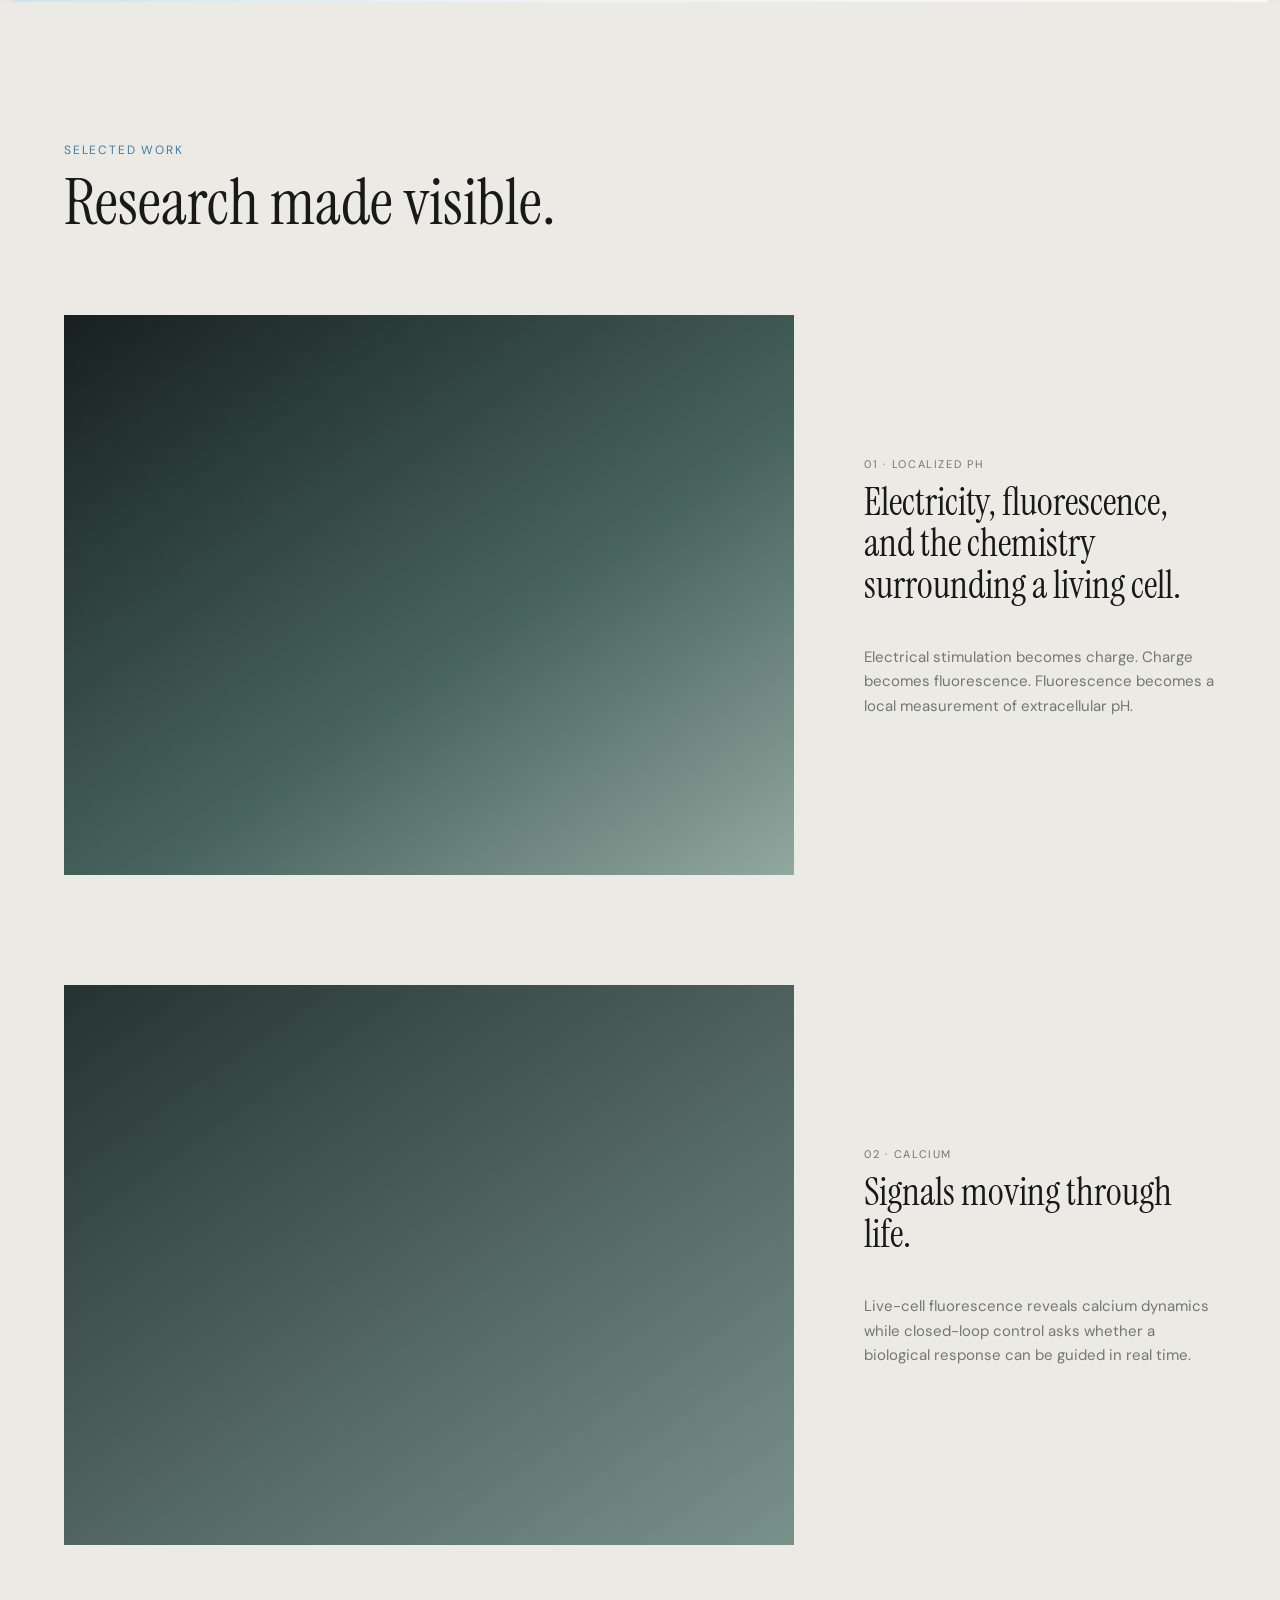
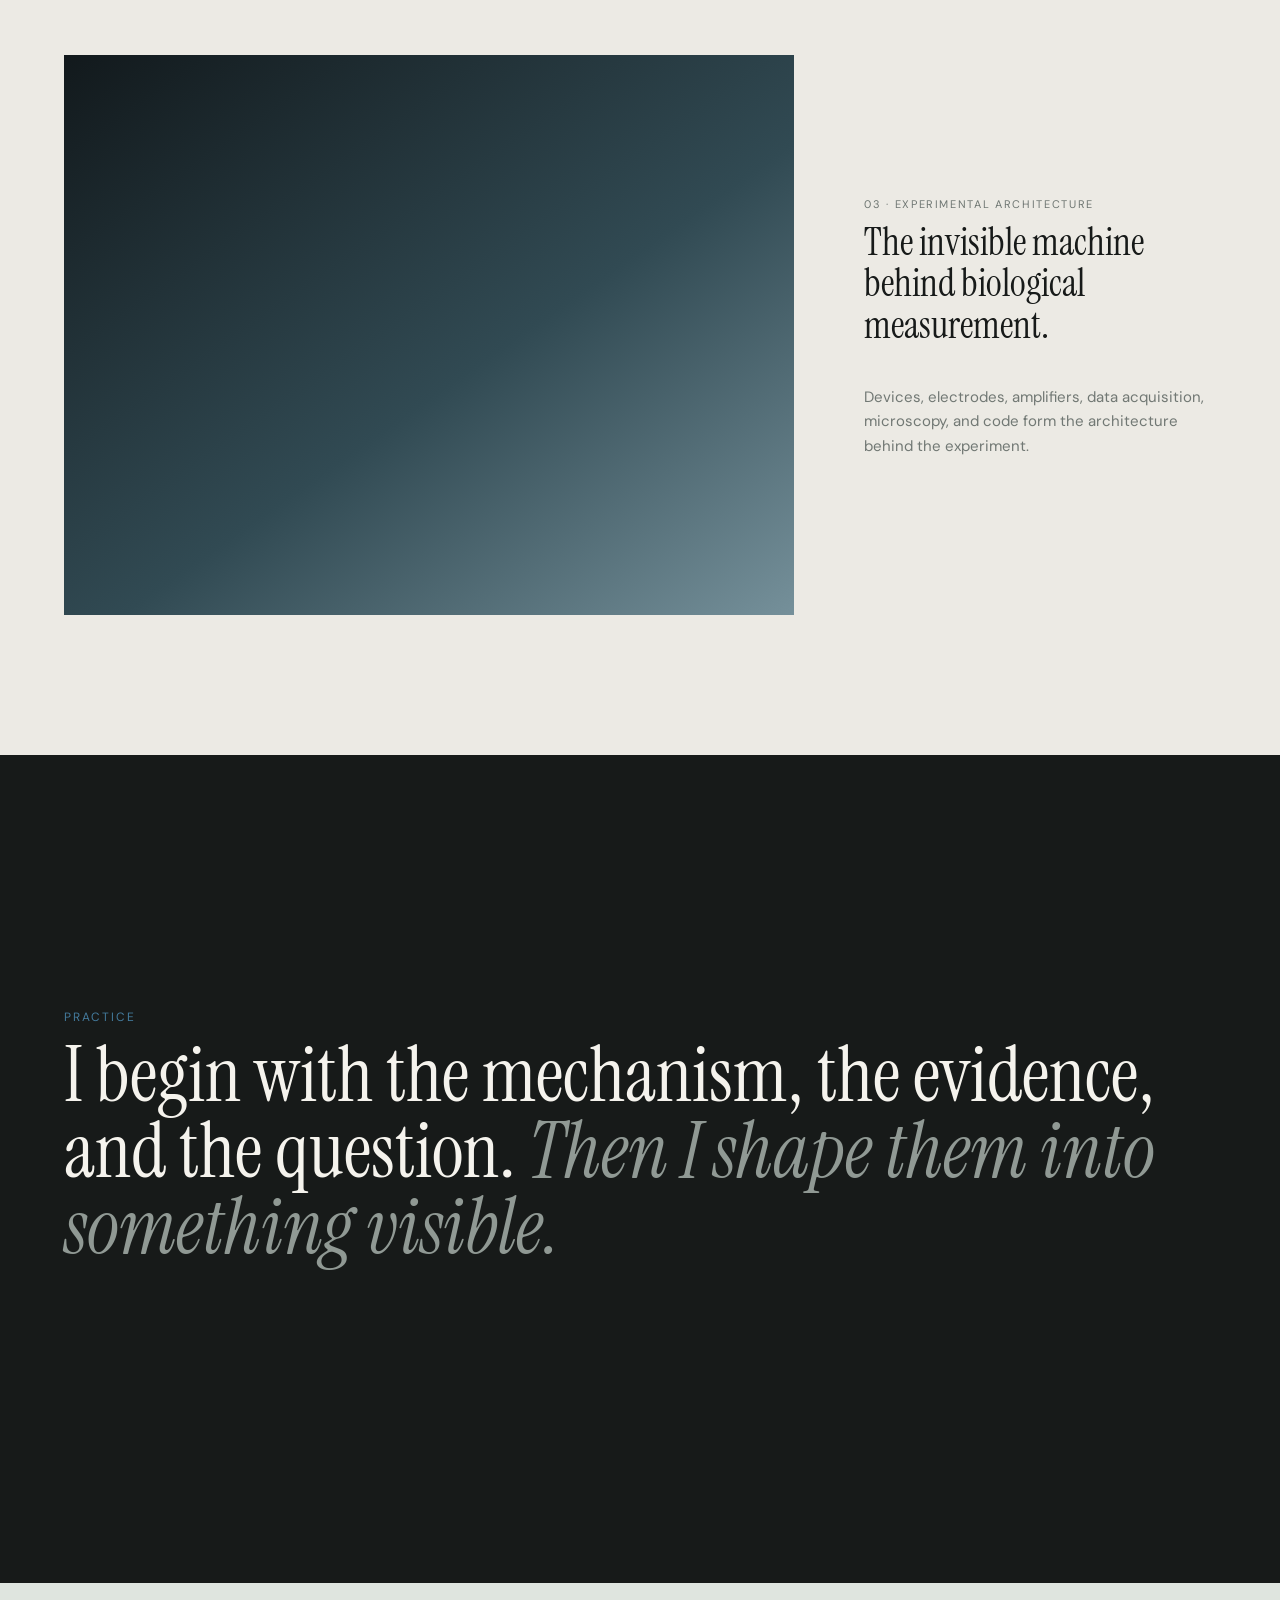
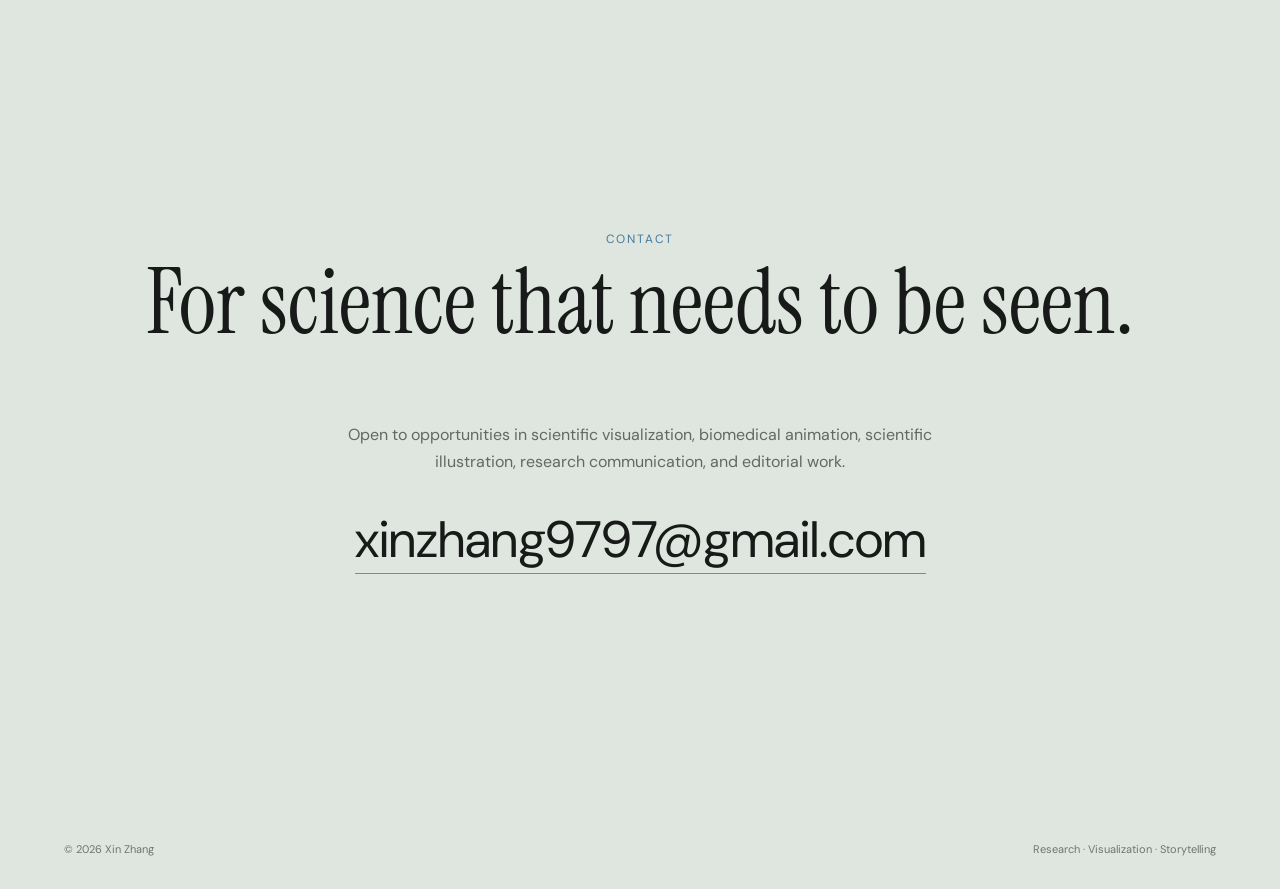
==== commit f1ef0fad: "Add layered scrolling layout" ====
--- a/index.html
+++ b/index.html
@@ -11,171 +11,160 @@
   <link rel="stylesheet" href="styles.css" />
 </head>
 <body>
-  <header class="nav">
-    <a class="name" href="#top">Xin Zhang</a>
+  <header class="site-nav">
+    <a class="text-nav-name" href="#top">Xin Zhang</a>
     <nav>
-      <a href="#stories">Stories</a>
-      <a href="#about">About</a>
-      <a href="#contact">Contact</a>
+      <a class="text-nav-link" href="#work">Work</a>
+      <a class="text-nav-link" href="#about">About</a>
+      <a class="text-nav-link" href="#contact">Contact</a>
     </nav>
   </header>
 
   <main id="top">
     <section class="hero">
-      <video autoplay muted loop playsinline class="background-video">
+      <video class="hero-video" autoplay muted loop playsinline preload="metadata">
         <source src="assets/videos/hero.mp4" type="video/mp4" />
       </video>
+
       <div class="hero-fallback"></div>
-      <div class="overlay"></div>
+      <div class="hero-overlay"></div>
 
-      <div class="hero-content reveal">
-        <p class="eyebrow">Research · Visualization · Storytelling</p>
-        <h1>Every experiment begins with a question.</h1>
-        <p class="intro">
+      <div class="hero-caption">
+        <p class="text-hero-kicker">Research · Visualization · Storytelling</p>
+        <h1 class="text-hero-title">Every experiment begins with a question.</h1>
+        <p class="text-hero-description">
           I work across bioengineering, cellular systems, quantitative imaging,
           and scientific visualization to make complex ideas visible.
         </p>
-      </div>
-
-      <a class="scroll" href="#statement">Scroll to enter</a>
-    </section>
-
-    <section id="statement" class="statement section">
-      <div class="statement-inner reveal">
-        <p class="eyebrow dark">A scientific practice</p>
-        <h2>
-          Eight years of research taught me how to ask questions.
-          <em>Visualization taught me how to help others understand the answers.</em>
-        </h2>
+        <a class="scroll-cue text-scroll-cue" href="#about">
+          Scroll to enter <span>↓</span>
+        </a>
       </div>
     </section>
 
-    <section id="stories" class="stories">
-      <article class="story story-one">
-        <video autoplay muted loop playsinline class="background-video">
-          <source src="assets/videos/story-01.mp4" type="video/mp4" />
-        </video>
-        <div class="story-fallback fallback-one"></div>
-        <div class="overlay"></div>
-        <div class="story-content reveal">
-          <p class="chapter">01 · Localized pH</p>
-          <h2>A story about electricity, fluorescence, and the chemistry surrounding a living cell.</h2>
-          <p>
-            Electrical stimulation becomes charge. Charge becomes fluorescence.
-            Fluorescence becomes a local measurement of extracellular pH.
+    <div class="page-layers">
+      <section id="about" class="overlay-panel about-panel">
+        <div class="panel-grid">
+          <div class="reveal">
+            <p class="text-section-label">About</p>
+          </div>
+
+          <div class="panel-copy reveal">
+            <h2 class="text-section-title">
+              Science is not only discovered. It is also communicated.
+            </h2>
+
+            <p class="text-section-body">
+              Eight years of research taught me how to ask questions.
+              Visualization taught me how to help others understand the answers.
+            </p>
+
+            <p class="text-section-body">
+              I am a Ph.D. researcher working across bioengineering, cellular biology,
+              electrochemical interfaces, quantitative imaging, biosensors, and closed-loop control.
+            </p>
+
+            <a class="panel-button text-button" href="#work">
+              Explore the work <span>→</span>
+            </a>
+          </div>
+        </div>
+      </section>
+
+      <section id="work" class="content-panel work-panel">
+        <div class="section-heading reveal">
+          <p class="text-section-label">Selected work</p>
+          <h2 class="text-section-title">Research made visible.</h2>
+        </div>
+
+        <div class="work-grid">
+          <article class="work-card reveal">
+            <div class="project-media">
+              <video autoplay muted loop playsinline>
+                <source src="assets/videos/story-01.mp4" type="video/mp4" />
+              </video>
+              <div class="project-fallback fallback-one"></div>
+            </div>
+            <div>
+              <p class="text-card-label">01 · Localized pH</p>
+              <h3 class="text-card-title">
+                Electricity, fluorescence, and the chemistry surrounding a living cell.
+              </h3>
+              <p class="text-card-body">
+                Electrical stimulation becomes charge. Charge becomes fluorescence.
+                Fluorescence becomes a local measurement of extracellular pH.
+              </p>
+            </div>
+          </article>
+
+          <article class="work-card reveal">
+            <div class="project-media">
+              <video autoplay muted loop playsinline>
+                <source src="assets/videos/story-02.mp4" type="video/mp4" />
+              </video>
+              <div class="project-fallback fallback-two"></div>
+            </div>
+            <div>
+              <p class="text-card-label">02 · Calcium</p>
+              <h3 class="text-card-title">Signals moving through life.</h3>
+              <p class="text-card-body">
+                Live-cell fluorescence reveals calcium dynamics while closed-loop control
+                asks whether a biological response can be guided in real time.
+              </p>
+            </div>
+          </article>
+
+          <article class="work-card reveal">
+            <div class="project-media">
+              <video autoplay muted loop playsinline>
+                <source src="assets/videos/story-03.mp4" type="video/mp4" />
+              </video>
+              <div class="project-fallback fallback-three"></div>
+            </div>
+            <div>
+              <p class="text-card-label">03 · Experimental Architecture</p>
+              <h3 class="text-card-title">
+                The invisible machine behind biological measurement.
+              </h3>
+              <p class="text-card-body">
+                Devices, electrodes, amplifiers, data acquisition, microscopy,
+                and code form the architecture behind the experiment.
+              </p>
+            </div>
+          </article>
+        </div>
+      </section>
+
+      <section class="content-panel statement-panel">
+        <div class="statement-copy reveal">
+          <p class="text-section-label">Practice</p>
+          <h2 class="text-statement">
+            I begin with the mechanism, the evidence, and the question.
+            <em>Then I shape them into something visible.</em>
+          </h2>
+        </div>
+      </section>
+
+      <section id="contact" class="content-panel contact-panel">
+        <div class="contact-copy reveal">
+          <p class="text-section-label">Contact</p>
+          <h2 class="text-contact-title">For science that needs to be seen.</h2>
+          <p class="text-contact-body">
+            Open to opportunities in scientific visualization, biomedical animation,
+            scientific illustration, research communication, and editorial work.
           </p>
+          <a class="text-email" href="mailto:xinzhang9797@gmail.com">
+            xinzhang9797@gmail.com
+          </a>
         </div>
-      </article>
+      </section>
 
-      <article class="story story-two">
-        <video autoplay muted loop playsinline class="background-video">
-          <source src="assets/videos/story-02.mp4" type="video/mp4" />
-        </video>
-        <div class="story-fallback fallback-two"></div>
-        <div class="overlay"></div>
-        <div class="story-content reveal">
-          <p class="chapter">02 · Calcium</p>
-          <h2>Signals moving through life.</h2>
-          <p>
-            Live-cell fluorescence reveals rapid calcium dynamics,
-            while closed-loop control asks whether a biological response can be guided in real time.
-          </p>
-        </div>
-      </article>
-
-      <article class="story story-three">
-        <video autoplay muted loop playsinline class="background-video">
-          <source src="assets/videos/story-03.mp4" type="video/mp4" />
-        </video>
-        <div class="story-fallback fallback-three"></div>
-        <div class="overlay"></div>
-        <div class="story-content reveal">
-          <p class="chapter">03 · Experimental Architecture</p>
-          <h2>Behind every biological measurement is an invisible machine.</h2>
-          <p>
-            Devices, electrodes, amplifiers, data acquisition, microscopy,
-            and code form the physical and computational architecture behind the experiment.
-          </p>
-        </div>
-      </article>
-    </section>
-
-    <section class="selected-work section">
-      <div class="section-heading reveal">
-        <p class="eyebrow dark">Selected work</p>
-        <h2>Research made visible.</h2>
-      </div>
-
-      <div class="work-grid">
-        <article class="work-card reveal">
-          <div class="placeholder">
-            <span>Add your pH figure or animation</span>
-          </div>
-          <p class="tag">Scientific Figure</p>
-          <h3>Localized extracellular pH modulation and measurement</h3>
-        </article>
-
-        <article class="work-card reveal">
-          <div class="placeholder">
-            <span>Add your calcium microscopy video</span>
-          </div>
-          <p class="tag">Biomedical Visualization</p>
-          <h3>Calcium dynamics and closed-loop cellular control</h3>
-        </article>
-
-        <article class="work-card reveal">
-          <div class="placeholder">
-            <span>Add your C4D device render</span>
-          </div>
-          <p class="tag">3D Visualization</p>
-          <h3>Bioelectronic devices and experimental systems</h3>
-        </article>
-      </div>
-    </section>
-
-    <section id="about" class="about section">
-      <div class="about-grid">
-        <div class="portrait reveal">
-          <span>Add a portrait or studio image</span>
-        </div>
-        <div class="about-copy reveal">
-          <p class="eyebrow dark">About</p>
-          <h2>Researcher, visual thinker, and maker.</h2>
-          <p>
-            I am a Ph.D. researcher at the University of Massachusetts Amherst.
-            My work spans bioengineering, cellular biology, electrochemical interfaces,
-            biosensors, quantitative imaging, and closed-loop control.
-          </p>
-          <p>
-            I am developing a practice at the intersection of research,
-            scientific visualization, biomedical animation, and editorial communication.
-          </p>
-        </div>
-      </div>
-    </section>
-
-    <section id="contact" class="contact section">
-      <div class="contact-inner reveal">
-        <p class="eyebrow dark">Contact</p>
-        <h2>For science that needs to be seen.</h2>
-        <p>
-          Open to opportunities in scientific visualization, biomedical animation,
-          scientific illustration, research communication, and editorial work.
-        </p>
-        <a class="email" href="mailto:xinzhang9797@gmail.com">xinzhang9797@gmail.com</a>
-        <div class="links">
-          <a href="#">LinkedIn</a>
-          <a href="#">CV</a>
-          <a href="#">Publications</a>
-        </div>
-      </div>
-    </section>
+      <footer>
+        <p class="text-footer">© <span id="year"></span> Xin Zhang</p>
+        <p class="text-footer">Research · Visualization · Storytelling</p>
+      </footer>
+    </div>
   </main>
-
-  <footer>
-    <p>© <span id="year"></span> Xin Zhang</p>
-    <p>Research · Visualization · Storytelling</p>
-  </footer>
 
   <script src="script.js"></script>
 </body>
--- a/styles.css
+++ b/styles.css
@@ -1,231 +1,446 @@
 :root {
-  --paper: #f1efe9;
-  --ink: #171a19;
-  --muted: #6f7773;
-  --white: #f7f6f1;
-  --line: rgba(23, 26, 25, 0.16);
+  /* TEXT CONTROL CENTER */
+
+  --nav-name-size: 18px;
+  --nav-name-color: #ffffff;
+  --nav-name-opacity: 0.92;
+
+  --nav-link-size: 13px;
+  --nav-link-color: #ffffff;
+  --nav-link-opacity: 0.78;
+
+  --hero-kicker-size: 11px;
+  --hero-kicker-color: #ffffff;
+  --hero-kicker-opacity: 0.65;
+
+  --hero-title-size: clamp(23px, 2.4vw, 38px);
+  --hero-title-color: #ffffff;
+  --hero-title-opacity: 0.92;
+  --hero-title-line-height: 1.08;
+
+  --hero-description-size: 14px;
+  --hero-description-color: #ffffff;
+  --hero-description-opacity: 0.68;
+  --hero-description-line-height: 1.65;
+
+  --section-label-size: 12px;
+  --section-label-color: #447b9d;
+  --section-label-opacity: 1;
+
+  --section-title-size: clamp(38px, 5vw, 75px);
+  --section-title-color: #171a19;
+  --section-title-opacity: 1;
+  --section-title-line-height: 1.02;
+
+  --section-body-size: 17px;
+  --section-body-color: #4f5753;
+  --section-body-opacity: 0.9;
+  --section-body-line-height: 1.72;
+
+  --card-title-size: clamp(28px, 3vw, 46px);
+  --card-title-color: #171a19;
+  --card-title-opacity: 1;
+
+  --card-body-size: 15px;
+  --card-body-color: #646c68;
+  --card-body-opacity: 0.9;
+
+  --statement-size: clamp(42px, 6vw, 92px);
+  --statement-color: #f5f3ed;
+  --statement-opacity: 1;
+
+  --contact-title-size: clamp(45px, 7vw, 100px);
+  --contact-title-color: #171a19;
+  --contact-title-opacity: 1;
+
+  --email-size: clamp(25px, 4vw, 58px);
+  --email-color: #171a19;
+  --email-opacity: 1;
+
+  --page-side-space: clamp(22px, 5vw, 82px);
+  --panel-radius: 32px;
+  --panel-top-overlap: 72px;
 }
 
 * { box-sizing: border-box; }
+
 html { scroll-behavior: smooth; }
+
 body {
   margin: 0;
-  background: var(--paper);
-  color: var(--ink);
+  background: #eceae4;
+  color: #171a19;
   font-family: "DM Sans", sans-serif;
-  font-weight: 300;
-}
+  overflow-x: hidden;
+}
+
 a { color: inherit; text-decoration: none; }
+
 h1, h2, h3, p { margin-top: 0; }
-h1, h2 {
+
+h1, h2, h3 {
   font-family: "Instrument Serif", Georgia, serif;
   font-weight: 400;
-  line-height: 0.98;
-}
-h1 { font-size: clamp(4.4rem, 9.5vw, 10rem); }
-h2 { font-size: clamp(3rem, 6vw, 6.5rem); }
-p { line-height: 1.7; }
-
-.nav {
+}
+
+.site-nav {
   position: fixed;
-  z-index: 20;
+  z-index: 100;
   top: 0;
   left: 0;
   width: 100%;
-  padding: 1.2rem 3vw;
+  padding: 22px var(--page-side-space);
   display: flex;
+  justify-content: space-between;
+  mix-blend-mode: difference;
+}
+
+.site-nav nav {
+  display: flex;
+  gap: 28px;
+}
+
+.text-nav-name {
+  font-size: var(--nav-name-size);
+  color: var(--nav-name-color);
+  opacity: var(--nav-name-opacity);
+}
+
+.text-nav-link {
+  font-size: var(--nav-link-size);
+  color: var(--nav-link-color);
+  opacity: var(--nav-link-opacity);
+  text-transform: uppercase;
+}
+
+.hero {
+  position: relative;
+  height: 100vh;
+  min-height: 640px;
+  overflow: hidden;
+  background: #121717;
+}
+
+.hero-video,
+.hero-fallback,
+.hero-overlay {
+  position: fixed;
+  inset: 0;
+  width: 100%;
+  height: 100vh;
+}
+
+.hero-video {
+  z-index: 0;
+  object-fit: cover;
+}
+
+.hero-fallback {
+  z-index: -2;
+  background:
+    radial-gradient(circle at 68% 35%, rgba(219,180,102,.42), transparent 17%),
+    radial-gradient(circle at 40% 60%, rgba(116,150,150,.42), transparent 27%),
+    linear-gradient(140deg,#0c1111,#2d3b38 58%,#131818);
+}
+
+.hero-overlay {
+  z-index: 1;
+  pointer-events: none;
+  background: linear-gradient(to top, rgba(8,10,10,.72), rgba(8,10,10,.15));
+}
+
+.hero-caption {
+  position: absolute;
+  z-index: 3;
+  left: var(--page-side-space);
+  right: var(--page-side-space);
+  bottom: clamp(45px, 7vh, 92px);
+  max-width: 760px;
+}
+
+.text-hero-kicker {
+  font-size: var(--hero-kicker-size);
+  color: var(--hero-kicker-color);
+  opacity: var(--hero-kicker-opacity);
+  text-transform: uppercase;
+  letter-spacing: .18em;
+}
+
+.text-hero-title {
+  font-size: var(--hero-title-size);
+  color: var(--hero-title-color);
+  opacity: var(--hero-title-opacity);
+  line-height: var(--hero-title-line-height);
+  margin-bottom: 14px;
+}
+
+.text-hero-description {
+  font-size: var(--hero-description-size);
+  color: var(--hero-description-color);
+  opacity: var(--hero-description-opacity);
+  line-height: var(--hero-description-line-height);
+  max-width: 590px;
+}
+
+.scroll-cue {
+  display: inline-flex;
+  gap: 10px;
+  margin-top: 18px;
+  font-size: 11px;
+  color: white;
+  opacity: .72;
+  text-transform: uppercase;
+  letter-spacing: .14em;
+}
+
+.page-layers {
+  position: relative;
+  z-index: 10;
+}
+
+.overlay-panel {
+  position: relative;
+  z-index: 10;
+  min-height: 86vh;
+  margin-top: calc(var(--panel-top-overlap) * -1);
+  margin-left: 12px;
+  margin-right: 12px;
+  padding: 120px var(--page-side-space);
+  border-radius: var(--panel-radius) var(--panel-radius) 0 0;
+  box-shadow: 0 -24px 70px rgba(12,18,17,.14);
+}
+
+.about-panel {
+  background:
+    radial-gradient(circle at 78% 38%, rgba(255,255,255,.7), transparent 28%),
+    linear-gradient(110deg,#b8def0 0%,#e9f3f7 48%,#f8f8f5 100%);
+}
+
+.panel-grid {
+  display: grid;
+  grid-template-columns: .5fr 1.5fr;
+  gap: 90px;
+}
+
+.text-section-label {
+  font-size: var(--section-label-size);
+  color: var(--section-label-color);
+  opacity: var(--section-label-opacity);
+  text-transform: uppercase;
+  letter-spacing: .15em;
+}
+
+.text-section-title {
+  font-size: var(--section-title-size);
+  color: var(--section-title-color);
+  opacity: var(--section-title-opacity);
+  line-height: var(--section-title-line-height);
+}
+
+.text-section-body {
+  font-size: var(--section-body-size);
+  color: var(--section-body-color);
+  opacity: var(--section-body-opacity);
+  line-height: var(--section-body-line-height);
+  max-width: 720px;
+}
+
+.panel-button {
+  display: inline-flex;
   align-items: center;
-  justify-content: space-between;
+  gap: 22px;
+  margin-top: 20px;
+  padding: 10px 12px 10px 20px;
+  border-radius: 999px;
+  background: #171a19;
   color: white;
-  mix-blend-mode: difference;
-}
-.nav nav { display: flex; gap: 1.5rem; font-size: 0.82rem; }
-.name { font-weight: 400; }
-
-.hero, .story {
-  min-height: 100vh;
+}
+
+.panel-button span {
+  display: grid;
+  place-items: center;
+  width: 36px;
+  height: 36px;
+  border-radius: 50%;
+  background: white;
+  color: #171a19;
+}
+
+.content-panel {
   position: relative;
+  z-index: 11;
+  padding: 140px var(--page-side-space);
+  background: #eceae4;
+}
+
+.section-heading {
+  margin-bottom: 80px;
+}
+
+.work-grid {
+  display: grid;
+  gap: 110px;
+}
+
+.work-card {
+  display: grid;
+  grid-template-columns: 1.35fr .65fr;
+  gap: 70px;
+  align-items: center;
+}
+
+.project-media {
+  position: relative;
+  min-height: 560px;
   overflow: hidden;
-  display: flex;
-  align-items: flex-end;
-  color: white;
-  padding: 7rem 5vw 5rem;
-}
-.background-video {
+  background: #cbd4cf;
+}
+
+.project-media video,
+.project-fallback {
   position: absolute;
   inset: 0;
   width: 100%;
   height: 100%;
+}
+
+.project-media video {
+  z-index: 2;
   object-fit: cover;
 }
-.hero-fallback, .story-fallback {
-  position: absolute;
-  inset: 0;
-}
-.hero-fallback {
-  background:
-    radial-gradient(circle at 68% 35%, rgba(188, 146, 121, .42), transparent 15%),
-    radial-gradient(circle at 38% 56%, rgba(107, 145, 150, .48), transparent 25%),
-    linear-gradient(140deg, #0c1111, #243332 58%, #101414);
-}
+
+.project-fallback { z-index: 1; }
+
 .fallback-one {
-  background:
-    radial-gradient(circle at 72% 45%, rgba(211, 164, 135, .62), transparent 14%),
-    linear-gradient(145deg, #111a19, #415e58 58%, #849c94);
-}
+  background: linear-gradient(145deg,#17201f,#48645e 58%,#92a79f);
+}
+
 .fallback-two {
-  background:
-    radial-gradient(circle at 50% 50%, rgba(246, 239, 209, .75), transparent 7%),
-    radial-gradient(circle at 66% 40%, rgba(212, 162, 135, .45), transparent 6%),
-    radial-gradient(circle at 38% 65%, rgba(212, 162, 135, .5), transparent 7%),
-    linear-gradient(145deg, #1e2d2d, #718a84);
-}
+  background: linear-gradient(145deg,#253333,#79918b);
+}
+
 .fallback-three {
-  background:
-    linear-gradient(28deg, transparent 45%, rgba(255,255,255,.12) 45% 46%, transparent 46%),
-    linear-gradient(145deg, #101719, #2c444c 56%, #718b94);
-}
-.overlay {
-  position: absolute;
-  inset: 0;
-  background: linear-gradient(to top, rgba(7, 9, 9, .88), rgba(7, 9, 9, .08) 72%);
-}
-.hero-content, .story-content {
-  position: relative;
-  z-index: 2;
-  max-width: 1120px;
-}
-.eyebrow, .chapter, .tag {
-  font-size: .72rem;
-  letter-spacing: .17em;
+  background: linear-gradient(145deg,#12191c,#314a53 56%,#75909a);
+}
+
+.text-card-label {
+  font-size: 11px;
+  color: #6e7672;
   text-transform: uppercase;
-}
-.eyebrow { opacity: .7; }
-.eyebrow.dark, .tag { color: var(--muted); opacity: 1; }
-.intro, .story-content > p:last-child {
-  max-width: 620px;
-  font-size: 1.02rem;
-  opacity: .72;
-}
-.scroll {
-  position: absolute;
-  z-index: 2;
-  right: 3vw;
-  bottom: 3rem;
-  font-size: .72rem;
-  letter-spacing: .12em;
-  text-transform: uppercase;
-}
-
-.section { padding: 9rem 5vw; }
-.statement {
-  min-height: 95vh;
+  letter-spacing: .15em;
+}
+
+.text-card-title {
+  font-size: var(--card-title-size);
+  color: var(--card-title-color);
+  opacity: var(--card-title-opacity);
+  line-height: 1.08;
+}
+
+.text-card-body {
+  font-size: var(--card-body-size);
+  color: var(--card-body-color);
+  opacity: var(--card-body-opacity);
+  line-height: 1.65;
+}
+
+.statement-panel {
+  min-height: 92vh;
   display: flex;
   align-items: center;
-}
-.statement-inner { max-width: 1200px; }
-.statement h2 em {
-  color: var(--muted);
-  font-weight: 400;
-}
-
-.story-content h2 { max-width: 980px; }
-.chapter { opacity: .65; }
-
-.section-heading { margin-bottom: 4rem; }
-.work-grid {
-  display: grid;
-  grid-template-columns: repeat(3, 1fr);
-  gap: 1.2rem;
-}
-.placeholder, .portrait {
-  min-height: 420px;
-  display: grid;
-  place-items: center;
-  background: linear-gradient(145deg, #d8ded9, #9fafaa);
-  color: rgba(255,255,255,.8);
-  font-size: .78rem;
-  text-align: center;
-  padding: 2rem;
-}
-.work-card h3 {
-  font-family: "Instrument Serif", Georgia, serif;
-  font-size: 2rem;
-  font-weight: 400;
-  line-height: 1.1;
-}
-.tag { margin-top: 1.4rem; }
-
-.about { background: #dfe4df; }
-.about-grid {
-  display: grid;
-  grid-template-columns: .8fr 1.2fr;
-  gap: 6vw;
-  align-items: center;
-}
-.portrait { min-height: 660px; }
-.about-copy { max-width: 700px; }
-.about-copy p:not(.eyebrow) {
-  color: var(--muted);
-  font-size: 1.02rem;
-}
-
-.contact {
-  min-height: 92vh;
+  background: #171a19;
+}
+
+.text-statement {
+  font-size: var(--statement-size);
+  color: var(--statement-color);
+  opacity: var(--statement-opacity);
+  line-height: .99;
+}
+
+.text-statement em {
+  color: #909994;
+}
+
+.contact-panel {
+  min-height: 93vh;
   display: grid;
   place-items: center;
   text-align: center;
-}
-.contact-inner { max-width: 950px; }
-.contact-inner > p:not(.eyebrow) {
-  max-width: 670px;
-  margin-left: auto;
-  margin-right: auto;
-  color: var(--muted);
-}
-.email {
-  display: inline-block;
-  margin-top: 2rem;
-  font-family: "Instrument Serif", Georgia, serif;
-  font-size: clamp(2rem, 4vw, 4.2rem);
-  border-bottom: 1px solid var(--ink);
-}
-.links {
-  display: flex;
-  justify-content: center;
-  gap: 1.8rem;
-  margin-top: 2.7rem;
-  font-size: .82rem;
-  color: var(--muted);
+  background: #dfe5df;
+}
+
+.text-contact-title {
+  font-size: var(--contact-title-size);
+  color: var(--contact-title-color);
+  opacity: var(--contact-title-opacity);
+  line-height: .98;
+}
+
+.text-contact-body {
+  max-width: 660px;
+  margin: 0 auto 30px;
+  color: #616965;
+  line-height: 1.7;
+}
+
+.text-email {
+  font-size: var(--email-size);
+  color: var(--email-color);
+  opacity: var(--email-opacity);
+  border-bottom: 1px solid rgba(23,26,25,.45);
 }
 
 footer {
   display: flex;
   justify-content: space-between;
-  padding: 1.5rem 3vw;
-  border-top: 1px solid var(--line);
-  color: var(--muted);
-  font-size: .75rem;
+  padding: 22px var(--page-side-space);
+  background: #dfe5df;
+}
+
+.text-footer {
+  font-size: 11px;
+  color: #6e7672;
 }
 
 .reveal {
   opacity: 0;
-  transform: translateY(36px);
-  transition: opacity .85s ease, transform .85s ease;
-}
+  transform: translateY(42px);
+  transition: opacity .9s ease, transform .9s ease;
+}
+
 .reveal.visible {
   opacity: 1;
-  transform: none;
+  transform: translateY(0);
 }
 
 @media (max-width: 900px) {
-  .nav nav { display: none; }
-  .work-grid, .about-grid { grid-template-columns: 1fr; }
-  .portrait { min-height: 500px; }
-}
+  .site-nav nav { display: none; }
+
+  .panel-grid,
+  .work-card {
+    grid-template-columns: 1fr;
+  }
+
+  .project-media {
+    min-height: 55vw;
+  }
+}
+
 @media (max-width: 600px) {
-  .hero, .story { padding-left: 5vw; padding-right: 5vw; }
-  .scroll { display: none; }
-  .section { padding-top: 6rem; padding-bottom: 6rem; }
-  footer { flex-direction: column; gap: .3rem; }
-}
+  :root {
+    --panel-radius: 22px;
+    --panel-top-overlap: 42px;
+    --hero-title-size: 26px;
+  }
+
+  .content-panel,
+  .overlay-panel {
+    padding-top: 80px;
+    padding-bottom: 80px;
+  }
+
+  footer {
+    flex-direction: column;
+  }
+}
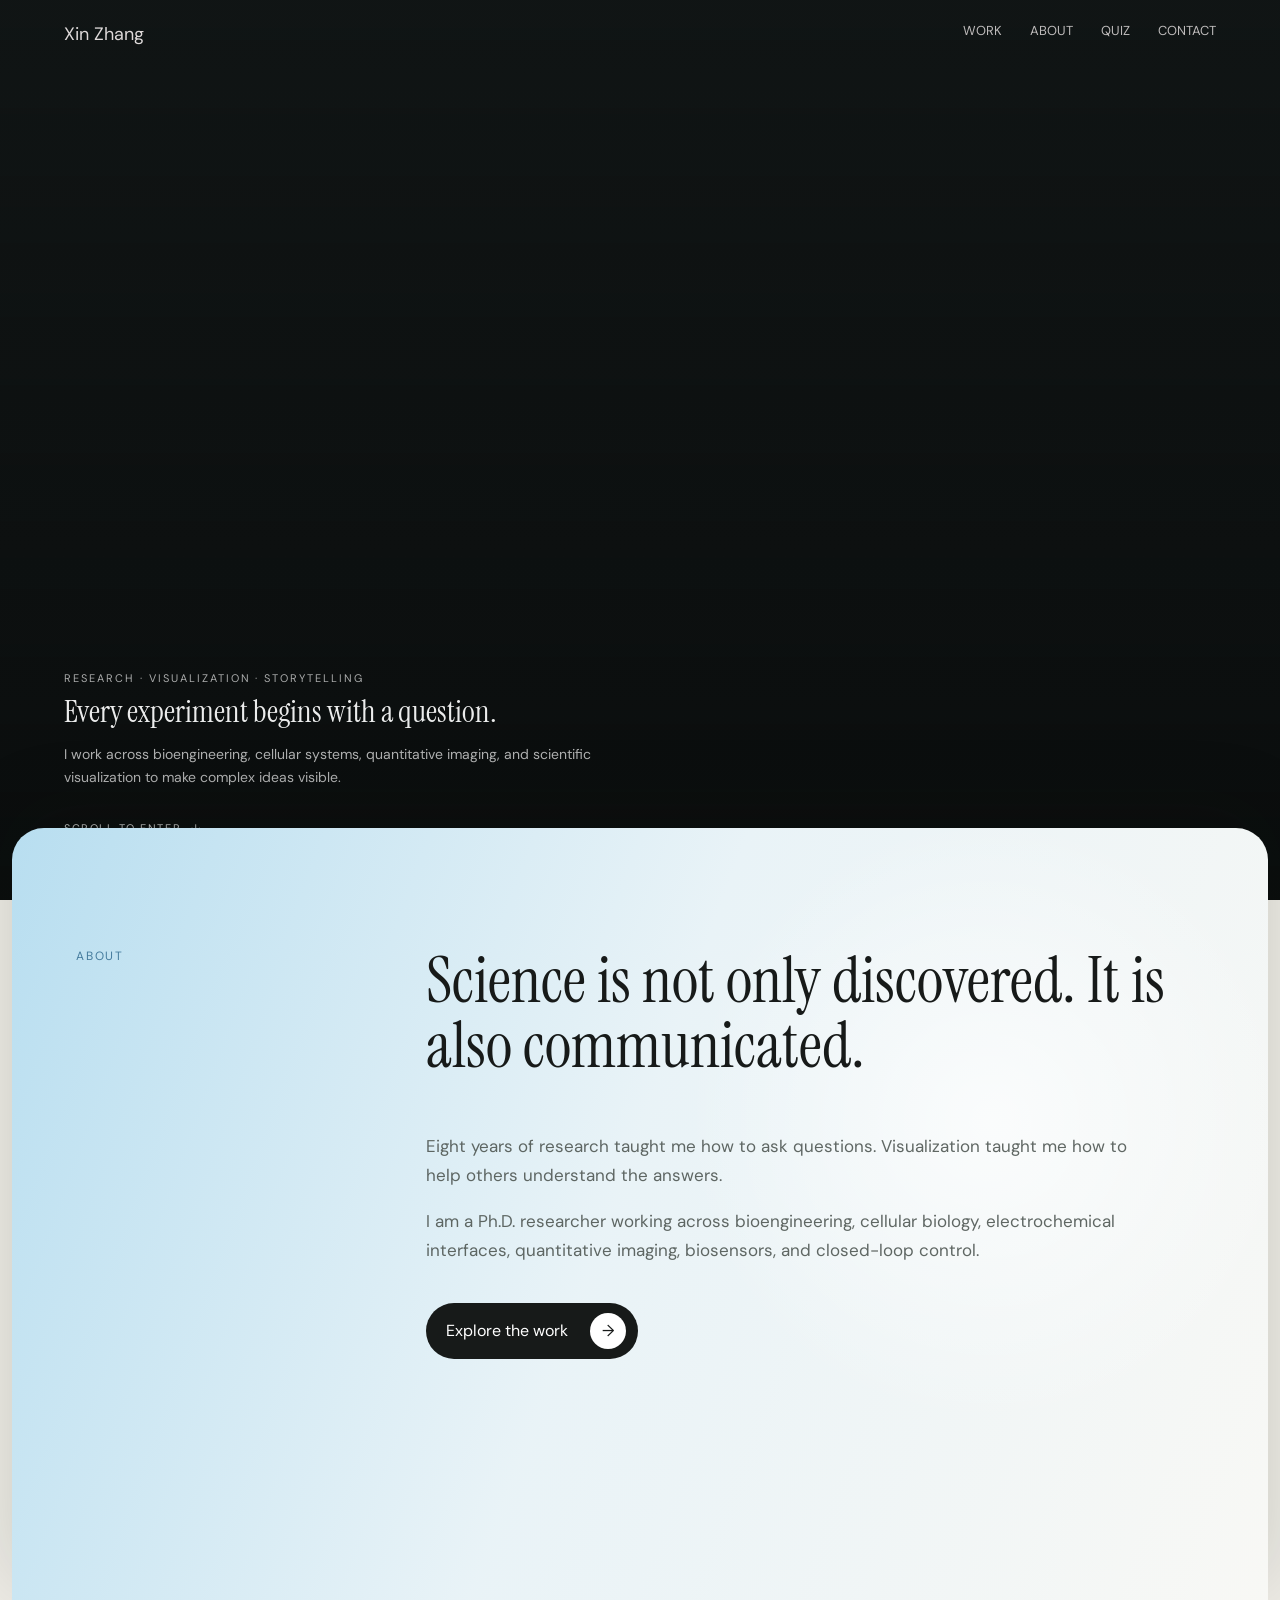
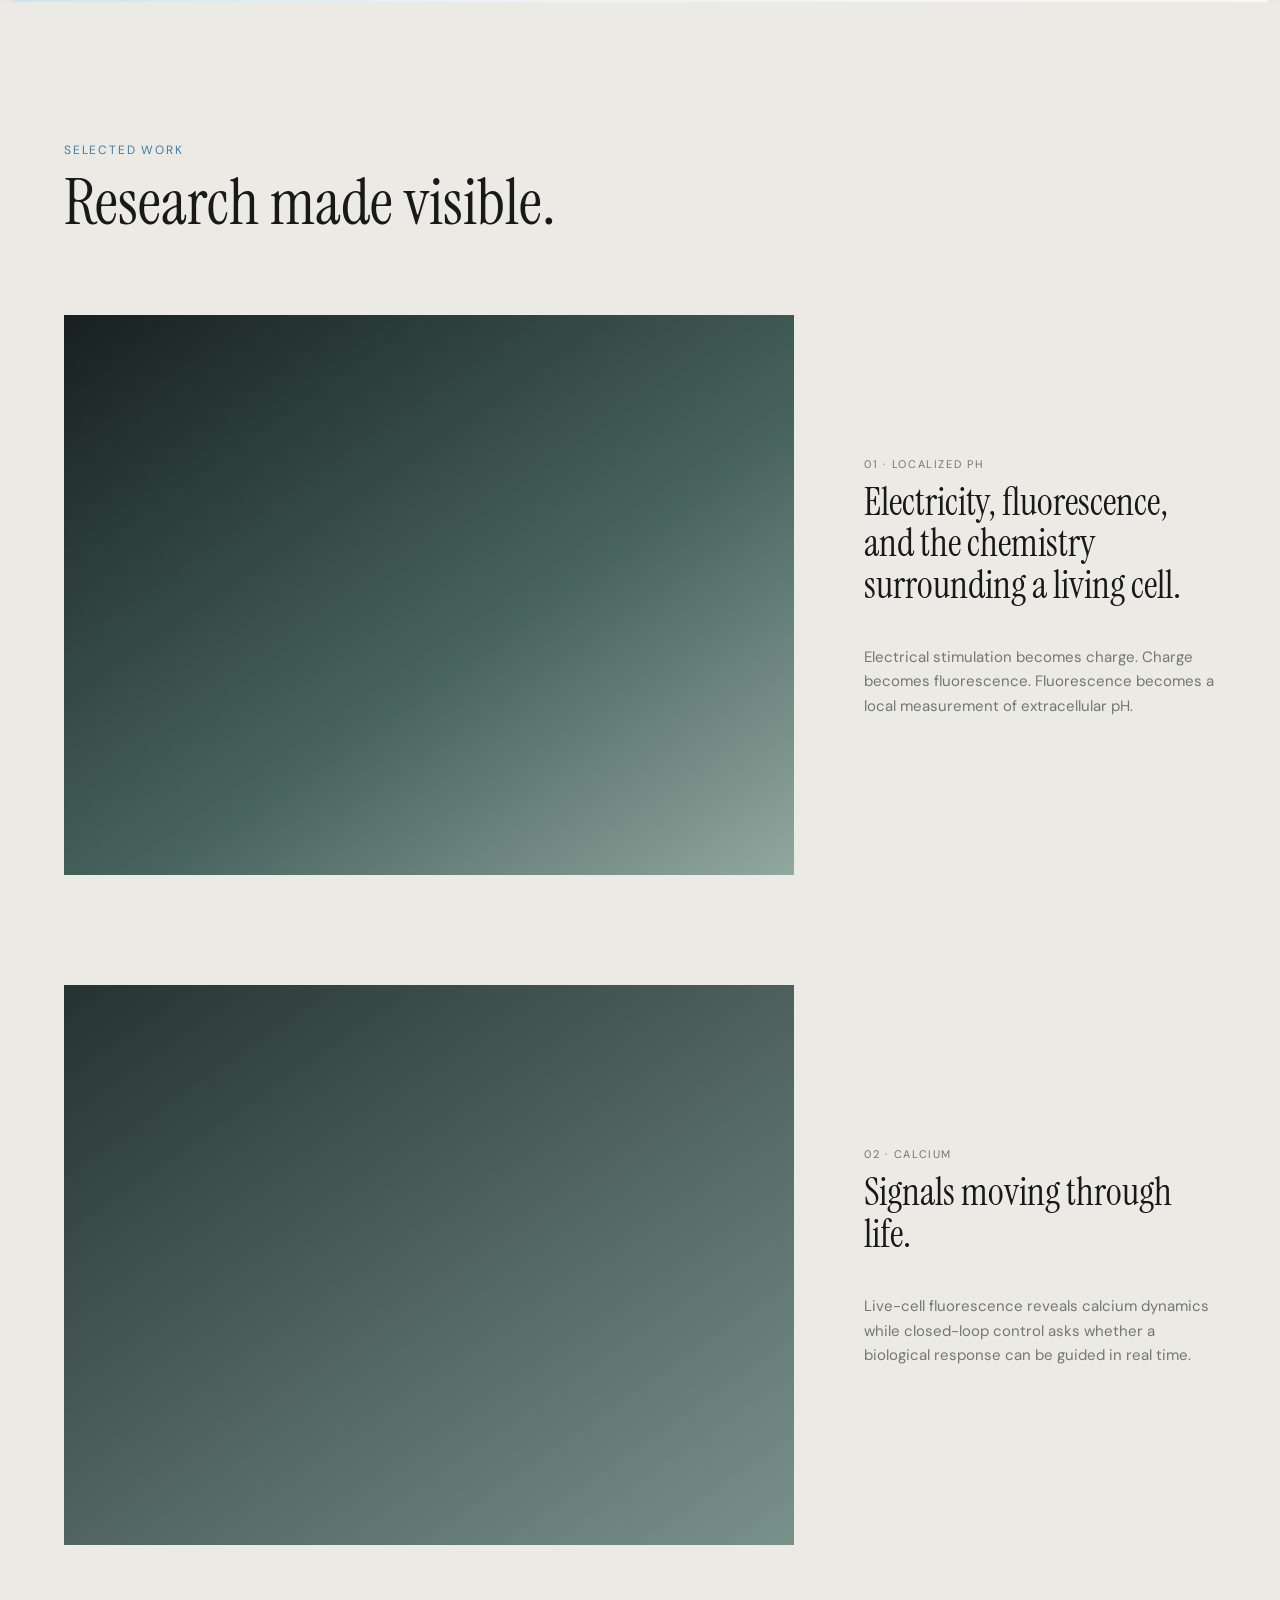
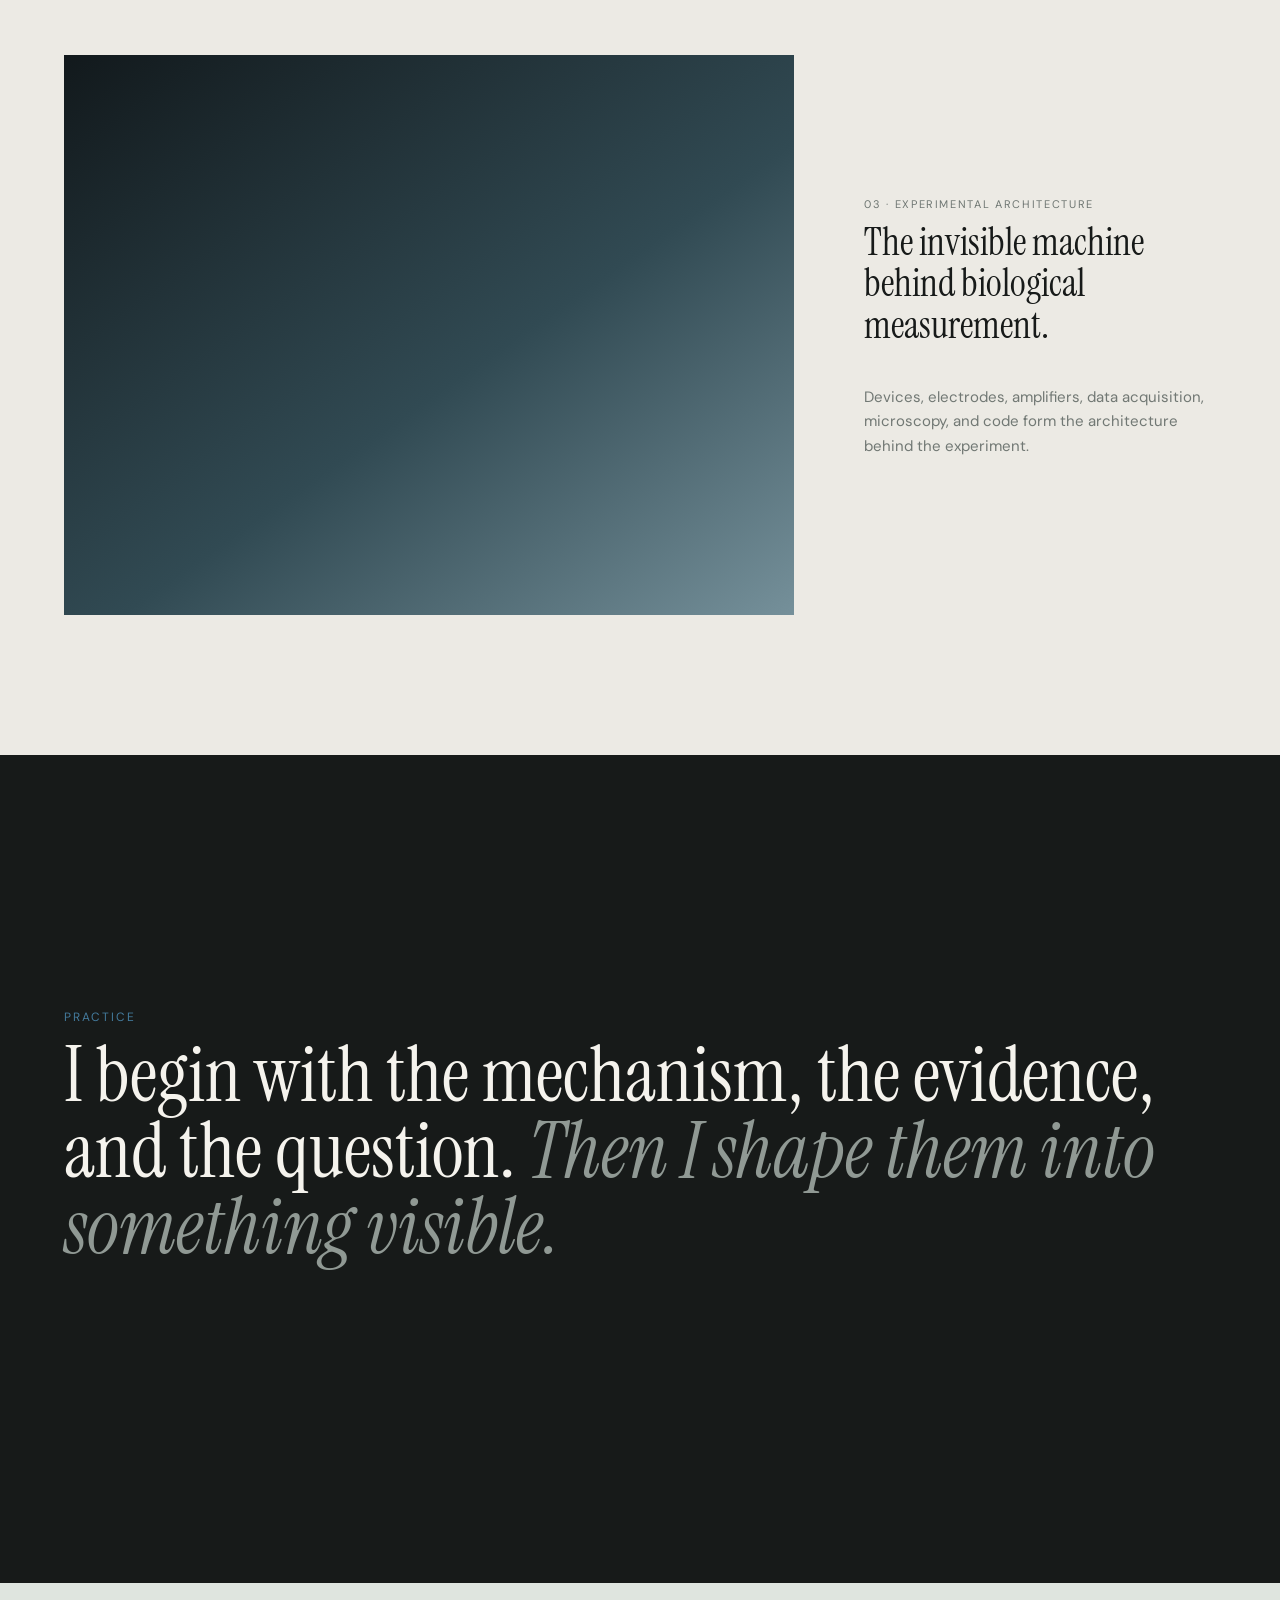
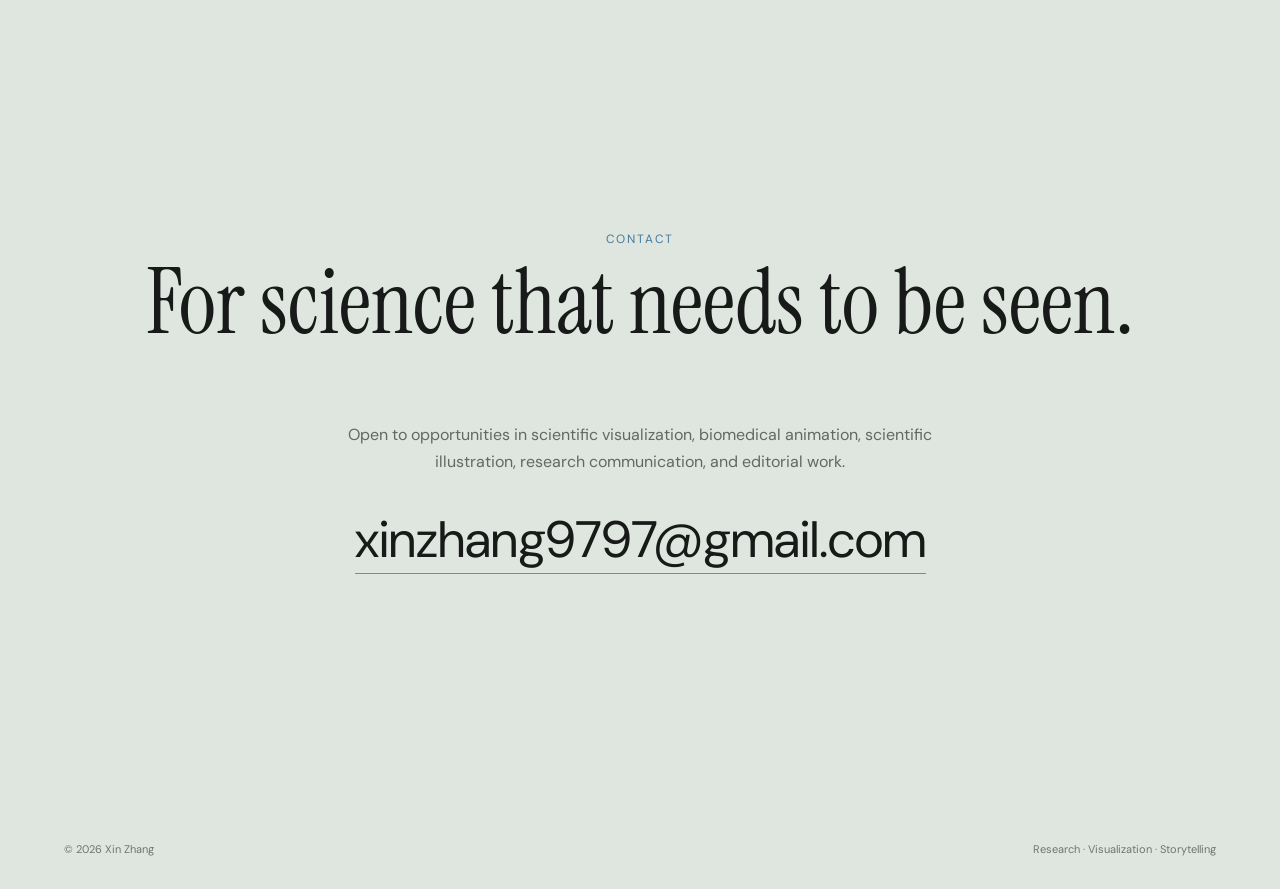
==== commit b34d1b27: "Add Knowledge Quest v0.3" ====
--- a/index.html
+++ b/index.html
@@ -16,6 +16,7 @@
     <nav>
       <a class="text-nav-link" href="#work">Work</a>
       <a class="text-nav-link" href="#about">About</a>
+      <a class="text-nav-link" href="game.html">Quiz</a>
       <a class="text-nav-link" href="#contact">Contact</a>
     </nav>
   </header>
